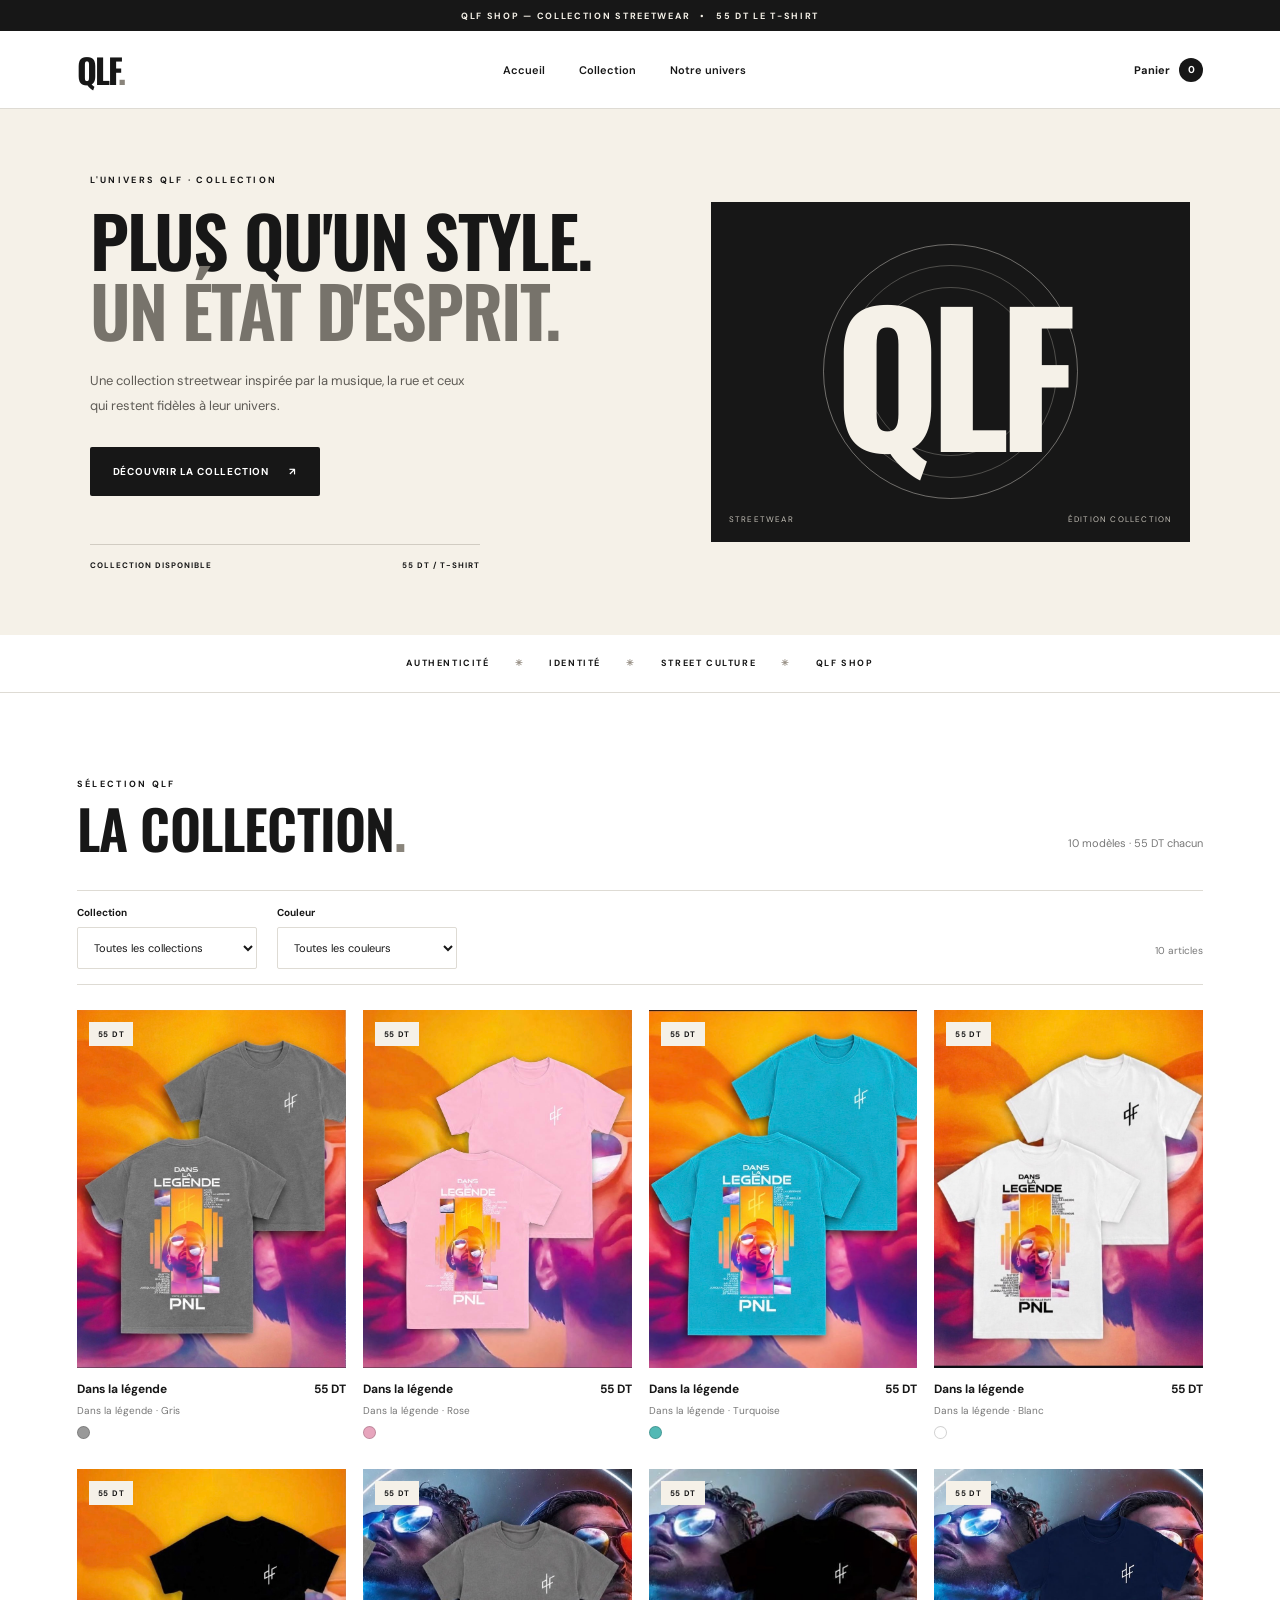
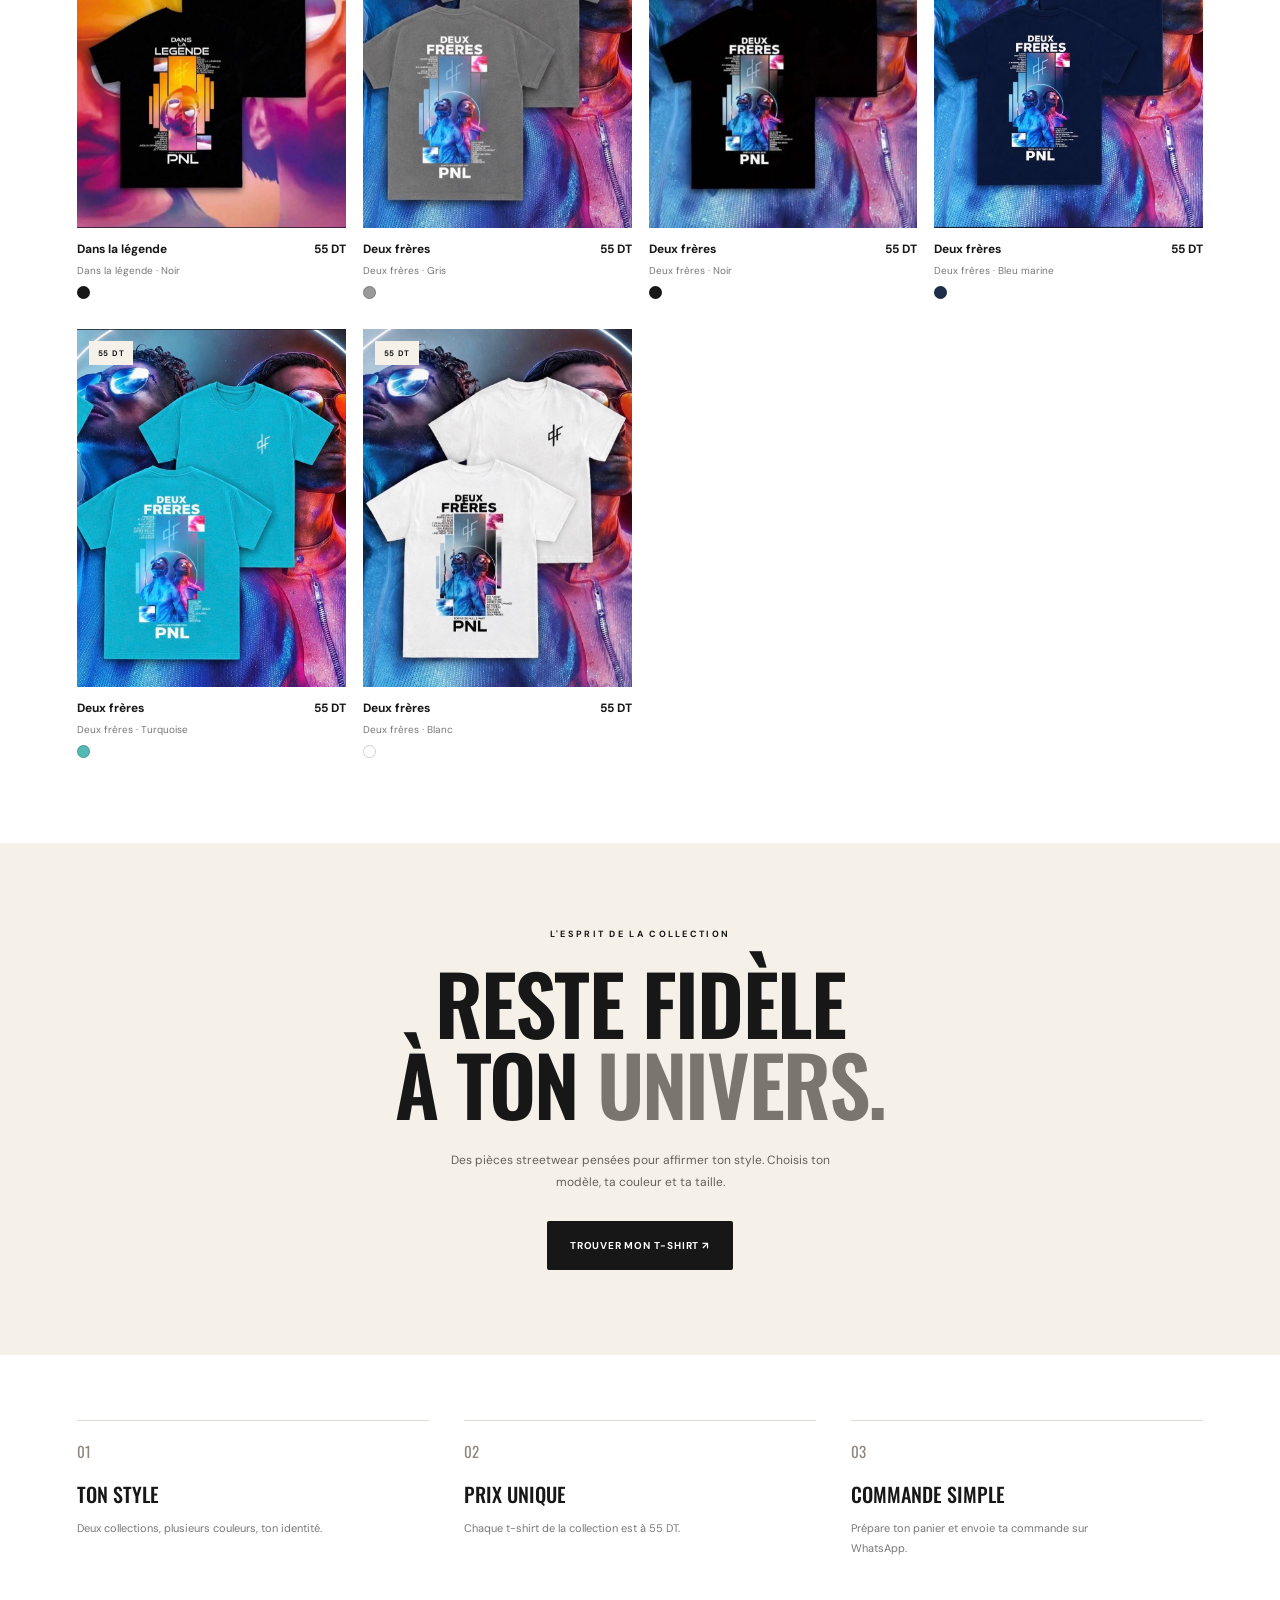
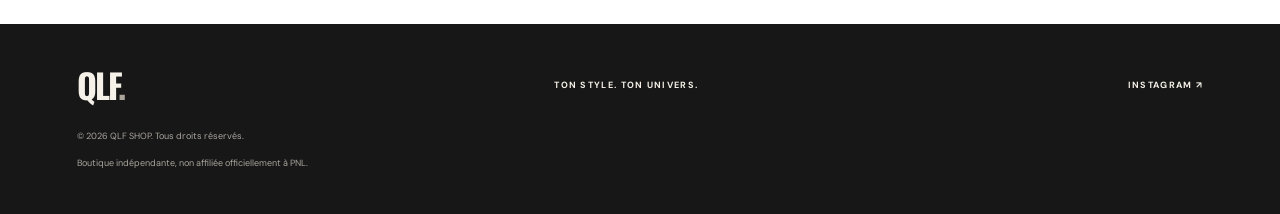
==== index.html @ 03a3eb3a "Add files via upload" ====
<!DOCTYPE html>
<html lang="fr">

<head>
    <meta charset="UTF-8">
    <meta name="viewport" content="width=device-width, initial-scale=1.0">
    <meta name="theme-color" content="#171717">
    <meta name="description" content="QLF SHOP — Collection streetwear. T-shirts à 55 DT.">
    <title>QLF SHOP — La boutique</title>
    <link rel="stylesheet" href="style.css">
    <script src="script.js" defer></script>
</head>

<body>
    <div class="announcement">
        QLF SHOP — COLLECTION STREETWEAR
        <span>•</span> 55 DT LE T-SHIRT
    </div>

    <header class="header">
        <a class="logo" href="#accueil" aria-label="QLF SHOP accueil">
            QLF<span>.</span>
        </a>

        <nav class="nav">
            <a href="#accueil">Accueil</a>
            <a href="#collection">Collection</a>
            <a href="#histoire">Notre univers</a>
        </nav>

        <button class="cart-trigger" id="open-cart" type="button">
            Panier <span id="cart-count">0</span>
        </button>
    </header>

    <main>
        <section class="hero" id="accueil">
            <div class="hero-content">
                <p class="eyebrow">L'UNIVERS QLF · COLLECTION</p>
                <h1>PLUS QU'UN STYLE.<br><span>UN ÉTAT D'ESPRIT.</span></h1>
                <p class="hero-description">
                    Une collection streetwear inspirée par la musique,
                    la rue et ceux qui restent fidèles à leur univers.
                </p>
                <a href="#collection" class="button button-light">
                    DÉCOUVRIR LA COLLECTION <span>↗</span>
                </a>
                <div class="hero-bottom">
                    <span>COLLECTION DISPONIBLE</span>
                    <span>55 DT / T-SHIRT</span>
                </div>
            </div>

            <div class="hero-art" aria-label="QLF, collection streetwear">
                <div class="hero-circle"></div>
                <div class="hero-word">QLF</div>
                <div class="hero-caption">
                    <span>STREETWEAR</span>
                    <span>ÉDITION COLLECTION</span>
                </div>
            </div>
        </section>

        <section class="intro-strip">
            <span>AUTHENTICITÉ</span>
            <span class="strip-star">✳</span>
            <span>IDENTITÉ</span>
            <span class="strip-star">✳</span>
            <span>STREET CULTURE</span>
            <span class="strip-star">✳</span>
            <span>QLF SHOP</span>
        </section>

        <section class="shop section" id="collection">
            <div class="section-heading">
                <div>
                    <p class="eyebrow">SÉLECTION QLF</p>
                    <h2>LA COLLECTION<span>.</span></h2>
                </div>
                <p class="section-note">10 modèles · 55 DT chacun</p>
            </div>

            <div class="filters">
                <div class="filter-group">
                    <label for="collection-filter">Collection</label>
                    <select id="collection-filter">
                        <option value="all">Toutes les collections</option>
                        <option value="dans-legende">Dans la légende</option>
                        <option value="deux-freres">Deux frères</option>
                    </select>
                </div>

                <div class="filter-group">
                    <label for="color-filter">Couleur</label>
                    <select id="color-filter">
                        <option value="all">Toutes les couleurs</option>
                        <option value="Gris">Gris</option>
                        <option value="Rose">Rose</option>
                        <option value="Turquoise">Turquoise</option>
                        <option value="Blanc">Blanc</option>
                        <option value="Noir">Noir</option>
                        <option value="Bleu marine">Bleu marine</option>
                    </select>
                </div>

                <span class="product-count" id="product-count">10 articles</span>
            </div>

            <div class="product-grid" id="product-grid">
                <!-- Les produits sont créés par script.js -->
            </div>
        </section>

        <section class="manifesto" id="histoire">
            <p class="eyebrow">L'ESPRIT DE LA COLLECTION</p>
            <h2>RESTE FIDÈLE<br>À TON <span>UNIVERS.</span></h2>
            <p>
                Des pièces streetwear pensées pour affirmer ton style.
                Choisis ton modèle, ta couleur et ta taille.
            </p>
            <a href="#collection" class="button button-dark">
                TROUVER MON T-SHIRT ↗
            </a>
        </section>

        <section class="info-grid">
            <article class="info-card">
                <span class="info-number">01</span>
                <h3>TON STYLE</h3>
                <p>Deux collections, plusieurs couleurs, ton identité.</p>
            </article>
            <article class="info-card">
                <span class="info-number">02</span>
                <h3>PRIX UNIQUE</h3>
                <p>Chaque t-shirt de la collection est à 55 DT.</p>
            </article>
            <article class="info-card">
                <span class="info-number">03</span>
                <h3>COMMANDE SIMPLE</h3>
                <p>Prépare ton panier et envoie ta commande sur WhatsApp.</p>
            </article>
        </section>
    </main>

    <footer class="footer">
        <a class="logo footer-logo" href="#accueil">QLF<span>.</span></a>
        <p>TON STYLE. TON UNIVERS.</p>
        <a href="https://www.instagram.com/qlf.shopp/" target="_blank" rel="noopener noreferrer">
            INSTAGRAM ↗
        </a>
        <small>© <span id="year"></span> QLF SHOP. Tous droits réservés.</small>
        <small class="disclaimer">
            Boutique indépendante, non affiliée officiellement à PNL.
        </small>
    </footer>

    <!-- Fenêtre des détails du produit -->
    <div class="modal-backdrop" id="product-modal" hidden>
        <section class="modal product-modal" role="dialog" aria-modal="true" aria-labelledby="modal-title">
            <button class="close-button" data-close="product-modal" type="button" aria-label="Fermer">×</button>

            <div class="modal-image-wrap">
                <img id="modal-image" src="" alt="">
            </div>

            <div class="modal-details">
                <p class="eyebrow" id="modal-collection"></p>
                <h2 id="modal-title"></h2>
                <p class="modal-price">55 DT</p>
                <p class="modal-color" id="modal-color"></p>

                <label for="modal-size">Choisis ta taille</label>
                <select id="modal-size">
                    <option value="">Sélectionner une taille</option>
                    <option value="XS">XS</option>
                    <option value="S">S</option>
                    <option value="M">M</option>
                    <option value="L">L</option>
                    <option value="XL">XL</option>
                </select>

                <label for="modal-quantity">Quantité</label>
                <input id="modal-quantity" type="number" min="1" max="20" value="1">

                <button class="button button-dark full-button" id="add-to-cart" type="button">
                    AJOUTER AU PANIER — 55 DT
                </button>
                <p class="form-message" id="product-message" aria-live="polite"></p>
            </div>
        </section>
    </div>

    <!-- Panier -->
    <div class="modal-backdrop" id="cart-modal" hidden>
        <section class="modal cart-modal" role="dialog" aria-modal="true" aria-labelledby="cart-title">
            <button class="close-button" data-close="cart-modal" type="button" aria-label="Fermer">×</button>

            <p class="eyebrow">TA SÉLECTION</p>
            <h2 id="cart-title">MON PANIER<span>.</span></h2>

            <div id="cart-items" class="cart-items"></div>

            <div class="cart-empty" id="cart-empty">
                Ton panier est vide pour le moment.
                <button class="text-button" id="continue-shopping" type="button">
                    Découvrir les t-shirts ↗
                </button>
            </div>

            <div class="cart-summary" id="cart-summary" hidden>
                <div class="summary-line">
                    <span>Nombre d'articles</span>
                    <span id="summary-quantity">0</span>
                </div>
                <div class="summary-line total-line">
                    <span>TOTAL</span>
                    <span id="summary-total">0 DT</span>
                </div>
                <p class="shipping-note">
                    Les frais de livraison seront à confirmer avec la boutique.
                </p>

                <label for="customer-name">Ton nom (facultatif)</label>
                <input id="customer-name" type="text" maxlength="80" placeholder="Nom et prénom">

                <label for="customer-address">Adresse de livraison</label>
                <textarea id="customer-address" rows="2" maxlength="300" placeholder="Adresse, ville..."></textarea>

                <label for="customer-note">Remarque (facultatif)</label>
                <textarea id="customer-note" rows="2" maxlength="300"
                    placeholder="Une précision sur ta commande..."></textarea>

                <button class="button button-dark full-button" id="checkout-whatsapp" type="button">
                    COMMANDER SUR WHATSAPP ↗
                </button>
                <p class="checkout-help">
                    WhatsApp s'ouvrira avec le récapitulatif de ta commande.
                    Tu pourras vérifier les détails avant de l'envoyer.
                </p>
            </div>
        </section>
    </div>

    <div id="toast" class="toast" role="status" aria-live="polite"></div>

</body>

</html>
---- style.css ----
@import url('https://fonts.googleapis.com/css2?family=DM+Sans:wght@400;500;600;700&family=Oswald:wght@400;500;600;700&display=swap');

:root {
    --black: #171717;
    --black-soft: #222222;
    --ivory: #f5f1e8;
    --white: #ffffff;
    --gray: #777777;
    --line: #dedbd4;
    --danger: #a52c2c;
    --radius: 2px;
    --max-width: 1440px;
}

* {
    box-sizing: border-box;
}

html {
    scroll-behavior: smooth;
    scroll-padding-top: 90px;
}

body {
    margin: 0;
    color: var(--black);
    background: var(--white);
    font-family: 'DM Sans', sans-serif;
    -webkit-font-smoothing: antialiased;
}

body.modal-open {
    overflow: hidden;
}

button,
input,
select,
textarea {
    font: inherit;
}

button,
a,
select {
    -webkit-tap-highlight-color: transparent;
}

button {
    cursor: pointer;
}

a {
    color: inherit;
    text-decoration: none;
}

button:focus-visible,
a:focus-visible,
input:focus-visible,
select:focus-visible,
textarea:focus-visible {
    outline: 2px solid #8d6d36;
    outline-offset: 3px;
}

[hidden] {
    display: none !important;
}

/* Bandeau supérieur */

.announcement {
    min-height: 31px;
    display: flex;
    justify-content: center;
    align-items: center;
    gap: 10px;
    padding: 8px 12px;
    background: var(--black);
    color: var(--ivory);
    text-align: center;
    font-size: 9px;
    font-weight: 700;
    letter-spacing: 1.7px;
}

/* Navigation */

.header {
    width: 100%;
    min-height: 78px;
    padding: 0 6%;
    display: flex;
    justify-content: space-between;
    align-items: center;
    gap: 25px;
    border-bottom: 1px solid var(--line);
    background: var(--white);
}

.logo {
    font-family: 'Oswald', sans-serif;
    font-size: 34px;
    font-weight: 700;
    letter-spacing: -1.8px;
    line-height: 1;
}

.logo span,
.section-heading h2 span,
.cart-modal h2 span {
    color: #89847b;
}

.nav {
    display: flex;
    align-items: center;
    gap: 34px;
}

.nav a {
    font-size: 11px;
    font-weight: 600;
    transition: opacity .2s;
}

.nav a:hover,
.footer a:hover {
    opacity: .6;
}

.cart-trigger {
    display: flex;
    align-items: center;
    gap: 9px;
    padding: 10px 0 10px 10px;
    border: 0;
    background: transparent;
    color: var(--black);
    font-size: 11px;
    font-weight: 700;
}

#cart-count {
    min-width: 24px;
    height: 24px;
    display: grid;
    place-items: center;
    border-radius: 50%;
    background: var(--black);
    color: var(--white);
    font-size: 10px;
}

/* Hero */

.hero {
    max-width: var(--max-width);
    min-height: 520px;
    margin: auto;
    padding: 65px 7%;
    display: grid;
    grid-template-columns: 1.1fr .9fr;
    align-items: center;
    gap: 35px;
    background: var(--ivory);
    overflow: hidden;
}

.hero-content {
    position: relative;
    z-index: 1;
}

.eyebrow {
    margin: 0 0 19px;
    font-size: 9px;
    font-weight: 700;
    letter-spacing: 2.3px;
}

.hero h1,
.manifesto h2 {
    margin: 0;
    font-family: 'Oswald', sans-serif;
    font-size: clamp(42px, 5.5vw, 78px);
    line-height: .99;
    letter-spacing: -1.8px;
    font-weight: 600;
}

.hero h1 span {
    color: #77736b;
}

.hero-description {
    max-width: 385px;
    margin: 25px 0 28px;
    color: #5e5b55;
    font-size: 13px;
    line-height: 1.9;
}

.button {
    min-height: 49px;
    padding: 0 22px;
    display: inline-flex;
    justify-content: center;
    align-items: center;
    gap: 20px;
    border: 1px solid transparent;
    border-radius: var(--radius);
    font-size: 10px;
    font-weight: 700;
    letter-spacing: .8px;
    transition: background .2s, color .2s, transform .2s;
}

.button:hover {
    transform: translateY(-2px);
}

.button-light {
    background: var(--black);
    color: var(--white);
}

.button-light:hover {
    background: #373737;
}

.button-dark {
    background: var(--black);
    color: var(--white);
}

.button-dark:hover {
    background: #393939;
}

.hero-bottom {
    max-width: 390px;
    margin-top: 48px;
    padding-top: 15px;
    display: flex;
    justify-content: space-between;
    gap: 10px;
    border-top: 1px solid #d1ccc2;
    font-size: 8px;
    font-weight: 700;
    letter-spacing: 1px;
}

.hero-art {
    min-height: 340px;
    position: relative;
    display: grid;
    place-items: center;
    overflow: hidden;
    background: var(--black);
    color: var(--ivory);
}

.hero-circle {
    width: 255px;
    height: 255px;
    position: absolute;
    border: 1px solid rgba(245, 241, 232, .4);
    border-radius: 50%;
    animation: rotateCircle 25s linear infinite;
}

.hero-circle::before,
.hero-circle::after {
    content: "";
    position: absolute;
    inset: 20px;
    border: 1px solid rgba(245, 241, 232, .25);
    border-radius: 50%;
}

.hero-circle::after {
    inset: 42px;
}

.hero-word {
    z-index: 1;
    font-family: 'Oswald', sans-serif;
    font-size: clamp(100px, 14vw, 190px);
    font-weight: 700;
    letter-spacing: -10px;
    line-height: 1;
}

.hero-caption {
    position: absolute;
    right: 18px;
    bottom: 18px;
    left: 18px;
    display: flex;
    justify-content: space-between;
    gap: 8px;
    color: #c4c0b7;
    font-size: 8px;
    letter-spacing: 1.2px;
}

@keyframes rotateCircle {
    to {
        transform: rotate(360deg);
    }
}

/* Bandeau de mots */

.intro-strip {
    min-height: 58px;
    display: flex;
    justify-content: center;
    align-items: center;
    flex-wrap: wrap;
    gap: 25px;
    padding: 16px;
    border-bottom: 1px solid var(--line);
    font-size: 9px;
    font-weight: 700;
    letter-spacing: 1.6px;
}

.strip-star {
    color: #999187;
}

/* Boutique */

.section {
    max-width: var(--max-width);
    margin: auto;
    padding: 85px 6%;
}

.section-heading {
    display: flex;
    justify-content: space-between;
    align-items: end;
    gap: 20px;
}

.section-heading .eyebrow {
    margin-bottom: 11px;
}

.section-heading h2,
.cart-modal h2 {
    margin: 0;
    font-family: 'Oswald', sans-serif;
    font-size: clamp(35px, 5vw, 54px);
    font-weight: 600;
    letter-spacing: -.8px;
    line-height: 1;
}

.section-note {
    margin: 0 0 5px;
    color: var(--gray);
    font-size: 11px;
}

.filters {
    margin: 35px 0 25px;
    padding: 15px 0;
    display: flex;
    align-items: end;
    gap: 20px;
    border-top: 1px solid var(--line);
    border-bottom: 1px solid var(--line);
}

.filter-group {
    min-width: 180px;
    display: flex;
    flex-direction: column;
    gap: 8px;
}

.filter-group label,
.modal-details label,
.cart-summary label {
    font-size: 10px;
    font-weight: 700;
}

.filter-group select,
.modal-details select,
.modal-details input,
.cart-summary input,
.cart-summary textarea {
    width: 100%;
    min-height: 42px;
    padding: 10px 12px;
    border: 1px solid var(--line);
    border-radius: var(--radius);
    background: var(--white);
    color: var(--black);
    font-size: 11px;
}

.product-count {
    margin-left: auto;
    padding-bottom: 12px;
    color: var(--gray);
    font-size: 10px;
}

.product-grid {
    display: grid;
    grid-template-columns: repeat(4, minmax(0, 1fr));
    gap: 30px 17px;
}

.product-card {
    min-width: 0;
    animation: fadeIn .3s ease both;
}

@keyframes fadeIn {
    from {
        opacity: 0;
        transform: translateY(7px);
    }

    to {
        opacity: 1;
        transform: translateY(0);
    }
}

.product-image {
    position: relative;
    aspect-ratio: 3 / 4;
    overflow: hidden;
    background: #f0eee9;
}

.product-image img {
    width: 100%;
    height: 100%;
    display: block;
    object-fit: cover;
    transition: transform .5s;
}

.product-card:hover .product-image img {
    transform: scale(1.035);
}

.product-badge {
    position: absolute;
    top: 12px;
    left: 12px;
    padding: 7px 9px;
    background: var(--ivory);
    color: var(--black);
    font-size: 8px;
    font-weight: 700;
    letter-spacing: .7px;
}

.quick-add {
    position: absolute;
    right: 10px;
    bottom: 10px;
    left: 10px;
    min-height: 42px;
    border: 0;
    background: var(--black);
    color: var(--white);
    font-size: 10px;
    font-weight: 700;
    letter-spacing: .5px;
    opacity: 0;
    transform: translateY(5px);
    transition: opacity .2s, transform .2s;
}

.product-card:hover .quick-add,
.quick-add:focus-visible {
    opacity: 1;
    transform: translateY(0);
}

.product-info {
    padding-top: 13px;
}

.product-topline {
    display: flex;
    justify-content: space-between;
    align-items: start;
    gap: 10px;
}

.product-name {
    margin: 0;
    font-size: 12px;
    font-weight: 700;
}

.product-price {
    white-space: nowrap;
    font-size: 12px;
    font-weight: 700;
}

.product-collection {
    margin: 7px 0 9px;
    color: var(--gray);
    font-size: 10px;
}

.product-colors {
    display: flex;
    align-items: center;
    gap: 6px;
}

.color-dot {
    width: 13px;
    height: 13px;
    display: inline-block;
    border: 1px solid rgba(0, 0, 0, .18);
    border-radius: 50%;
}

.no-products {
    grid-column: 1 / -1;
    padding: 60px 20px;
    color: var(--gray);
    text-align: center;
    font-size: 13px;
}

/* Manifeste */

.manifesto {
    padding: 85px 20px;
    display: flex;
    flex-direction: column;
    align-items: center;
    text-align: center;
    background: var(--ivory);
}

.manifesto .eyebrow {
    margin-bottom: 22px;
}

.manifesto h2 {
    font-size: clamp(45px, 7vw, 82px);
}

.manifesto h2 span {
    color: #7b766d;
}

.manifesto>p:not(.eyebrow) {
    max-width: 420px;
    margin: 24px 0;
    color: #666158;
    font-size: 12px;
    line-height: 1.9;
}

.manifesto .button {
    margin-top: 3px;
}

/* Cartes d'informations */

.info-grid {
    max-width: var(--max-width);
    margin: auto;
    padding: 65px 6%;
    display: grid;
    grid-template-columns: repeat(3, 1fr);
    gap: 35px;
}

.info-card {
    padding-top: 19px;
    border-top: 1px solid var(--line);
}

.info-number {
    font-family: 'Oswald', sans-serif;
    color: #8d877d;
    font-size: 15px;
}

.info-card h3 {
    margin: 16px 0 10px;
    font-family: 'Oswald', sans-serif;
    font-size: 20px;
    font-weight: 500;
}

.info-card p {
    max-width: 280px;
    margin: 0;
    color: var(--gray);
    font-size: 11px;
    line-height: 1.8;
}

/* Footer */

.footer {
    min-height: 190px;
    padding: 40px 6%;
    display: flex;
    flex-wrap: wrap;
    justify-content: space-between;
    align-items: center;
    gap: 18px;
    background: var(--black);
    color: var(--ivory);
}

.footer-logo span {
    color: #aaa49a;
}

.footer>p,
.footer>a:not(.logo) {
    font-size: 9px;
    font-weight: 700;
    letter-spacing: 1.3px;
}

.footer small {
    width: 100%;
    color: #aaa69e;
    font-size: 9px;
}

.footer .disclaimer {
    margin-top: -12px;
}

/* Modales */

.modal-backdrop {
    position: fixed;
    z-index: 1000;
    inset: 0;
    padding: 20px;
    display: grid;
    place-items: center;
    overflow-y: auto;
    background: rgba(0, 0, 0, .68);
    backdrop-filter: blur(3px);
}

.modal {
    width: min(100%, 850px);
    max-height: calc(100dvh - 40px);
    position: relative;
    overflow-y: auto;
    background: var(--white);
    animation: modalIn .2s ease both;
}

@keyframes modalIn {
    from {
        opacity: 0;
        transform: translateY(10px);
    }

    to {
        opacity: 1;
        transform: translateY(0);
    }
}

.close-button {
    width: 37px;
    height: 37px;
    position: absolute;
    z-index: 3;
    top: 12px;
    right: 12px;
    display: grid;
    place-items: center;
    border: 1px solid var(--line);
    border-radius: 50%;
    background: var(--white);
    color: var(--black);
    font-size: 24px;
    line-height: 1;
}

.product-modal {
    display: grid;
    grid-template-columns: 1fr 1fr;
}

.modal-image-wrap {
    min-height: 430px;
    background: #f0eee9;
}

.modal-image-wrap img {
    width: 100%;
    height: 100%;
    min-height: 430px;
    display: block;
    object-fit: contain;
}

.modal-details {
    padding: 55px 32px 35px;
    display: flex;
    flex-direction: column;
    align-items: stretch;
    gap: 11px;
}

.modal-details .eyebrow {
    margin: 0;
    color: var(--gray);
}

.modal-details h2 {
    margin: 0;
    font-family: 'Oswald', sans-serif;
    font-size: 32px;
    font-weight: 600;
}

.modal-price {
    margin: 0;
    font-size: 16px;
    font-weight: 700;
}

.modal-color {
    margin: 0 0 10px;
    color: var(--gray);
    font-size: 11px;
}

.modal-details label {
    margin-top: 5px;
}

.modal-details input[type="number"] {
    max-width: 100%;
}

.full-button {
    width: 100%;
    margin-top: 12px;
}

.form-message {
    min-height: 16px;
    margin: 0;
    color: #35633a;
    font-size: 11px;
}

/* Panier */

.cart-modal {
    width: min(100%, 600px);
    padding: 35px;
}

.cart-modal>.eyebrow {
    margin-bottom: 12px;
}

.cart-items {
    margin-top: 25px;
}

.cart-row {
    padding: 14px 0;
    display: grid;
    grid-template-columns: 70px minmax(0, 1fr) auto;
    align-items: center;
    gap: 13px;
    border-bottom: 1px solid var(--line);
}

.cart-row img {
    width: 70px;
    height: 85px;
    object-fit: cover;
    background: #f0eee9;
}

.cart-item-title {
    margin: 0 0 5px;
    font-size: 12px;
    font-weight: 700;
}

.cart-item-detail {
    margin: 0 0 7px;
    color: var(--gray);
    font-size: 10px;
    line-height: 1.7;
}

.quantity-control {
    display: inline-flex;
    align-items: center;
    border: 1px solid var(--line);
}

.quantity-control button {
    width: 29px;
    height: 28px;
    border: 0;
    background: var(--white);
    font-size: 15px;
}

.quantity-control span {
    min-width: 25px;
    text-align: center;
    font-size: 11px;
}

.cart-item-right {
    display: flex;
    flex-direction: column;
    align-items: end;
    gap: 10px;
}

.cart-item-total {
    white-space: nowrap;
    font-size: 11px;
    font-weight: 700;
}

.remove-item {
    padding: 3px 0;
    border: 0;
    background: transparent;
    color: var(--danger);
    font-size: 10px;
    text-decoration: underline;
}

.cart-empty {
    padding: 35px 0;
    color: var(--gray);
    font-size: 12px;
}

.text-button {
    display: block;
    margin-top: 14px;
    padding: 0;
    border: 0;
    background: transparent;
    color: var(--black);
    font-size: 11px;
    font-weight: 700;
    text-decoration: underline;
}

.cart-summary {
    margin-top: 22px;
    padding-top: 20px;
    border-top: 1px solid var(--line);
}

.summary-line {
    margin: 10px 0;
    display: flex;
    justify-content: space-between;
    gap: 15px;
    font-size: 11px;
}

.total-line {
    margin: 18px 0;
    font-size: 18px;
    font-weight: 700;
}

.shipping-note,
.checkout-help {
    color: var(--gray);
    font-size: 10px;
    line-height: 1.8;
}

.cart-summary label {
    display: block;
    margin: 16px 0 7px;
}

.cart-summary textarea {
    resize: vertical;
}

.checkout-help {
    margin-bottom: 0;
}

/* Notification */

.toast {
    position: fixed;
    z-index: 2000;
    right: 20px;
    bottom: 20px;
    max-width: calc(100% - 40px);
    padding: 15px 20px;
    background: var(--black);
    color: var(--white);
    font-size: 11px;
    line-height: 1.6;
    box-shadow: 0 5px 25px rgba(0, 0, 0, .18);
    opacity: 0;
    pointer-events: none;
    transform: translateY(10px);
    transition: opacity .2s, transform .2s;
}

.toast.visible {
    opacity: 1;
    transform: translateY(0);
}

/* Responsive */

@media (max-width: 1000px) {
    .hero {
        min-height: 440px;
        padding: 50px 5%;
    }

    .hero-art {
        min-height: 300px;
    }

    .product-grid {
        grid-template-columns: repeat(3, minmax(0, 1fr));
    }

    .section {
        padding-right: 5%;
        padding-left: 5%;
    }

    .quick-add {
        opacity: 1;
        transform: none;
    }
}

@media (max-width: 650px) {
    .announcement {
        font-size: 8px;
        letter-spacing: 1px;
    }

    .header {
        min-height: 68px;
        padding: 0 5%;
    }

    .logo {
        font-size: 30px;
    }

    .nav {
        gap: 14px;
    }

    .nav a {
        font-size: 10px;
    }

    .nav a:nth-child(3) {
        display: none;
    }

    .cart-trigger {
        gap: 6px;
        font-size: 10px;
    }

    .hero {
        padding: 50px 6% 28px;
        grid-template-columns: 1fr;
        gap: 32px;
    }

    .hero h1 {
        font-size: clamp(43px, 11vw, 67px);
    }

    .hero-description {
        font-size: 12px;
    }

    .hero-bottom {
        margin-top: 30px;
    }

    .hero-art {
        min-height: 260px;
    }

    .hero-word {
        font-size: 145px;
    }

    .hero-circle {
        width: 210px;
        height: 210px;
    }

    .intro-strip {
        gap: 12px;
        font-size: 8px;
        letter-spacing: .8px;
    }

    .section {
        padding: 55px 5%;
    }

    .section-heading {
        align-items: start;
        flex-direction: column;
        gap: 12px;
    }

    .section-heading h2 {
        font-size: 42px;
    }

    .filters {
        align-items: stretch;
        flex-wrap: wrap;
        gap: 13px;
    }

    .filter-group {
        min-width: 0;
        flex: 1 1 140px;
    }

    .product-count {
        width: 100%;
        margin: 0;
        padding: 0;
    }

    .product-grid {
        grid-template-columns: repeat(2, minmax(0, 1fr));
        gap: 24px 12px;
    }

    .product-badge {
        top: 7px;
        left: 7px;
        padding: 6px;
        font-size: 7px;
    }

    .quick-add {
        right: 6px;
        bottom: 6px;
        left: 6px;
        min-height: 38px;
        font-size: 9px;
    }

    .product-name,
    .product-price {
        font-size: 11px;
    }

    .product-collection {
        font-size: 9px;
    }

    .manifesto {
        padding: 65px 20px;
    }

    .manifesto h2 {
        font-size: 53px;
    }

    .info-grid {
        padding: 45px 6%;
        grid-template-columns: 1fr;
        gap: 25px;
    }

    .info-card p {
        max-width: 100%;
    }

    .footer {
        padding: 35px 6%;
        gap: 20px;
    }

    .footer>p {
        display: none;
    }

    .footer small {
        line-height: 1.7;
    }

    .modal-backdrop {
        padding: 10px;
    }

    .product-modal {
        grid-template-columns: 1fr;
    }

    .modal-image-wrap {
        min-height: 0;
        height: 250px;
    }

    .modal-image-wrap img {
        min-height: 0;
        height: 250px;
    }

    .modal-details {
        padding: 25px 22px;
        gap: 10px;
    }

    .modal-details h2 {
        font-size: 27px;
    }

    .cart-modal {
        padding: 28px 18px;
    }

    .cart-row {
        grid-template-columns: 58px minmax(0, 1fr) auto;
        gap: 9px;
    }

    .cart-row img {
        width: 58px;
        height: 72px;
    }

    .cart-item-title {
        font-size: 11px;
    }

    .cart-item-detail {
        font-size: 9px;
    }

    .cart-item-total {
        font-size: 10px;
    }

    .quantity-control button {
        width: 24px;
    }

    .quantity-control span {
        min-width: 20px;
    }
}

@media (hover: none) {
    .quick-add {
        opacity: 1;
        transform: none;
    }
}

@media (prefers-reduced-motion: reduce) {

    *,
    *::before,
    *::after {
        scroll-behavior: auto !important;
        animation-duration: .01ms !important;
        animation-iteration-count: 1 !important;
        transition-duration: .01ms !important;
    }
}
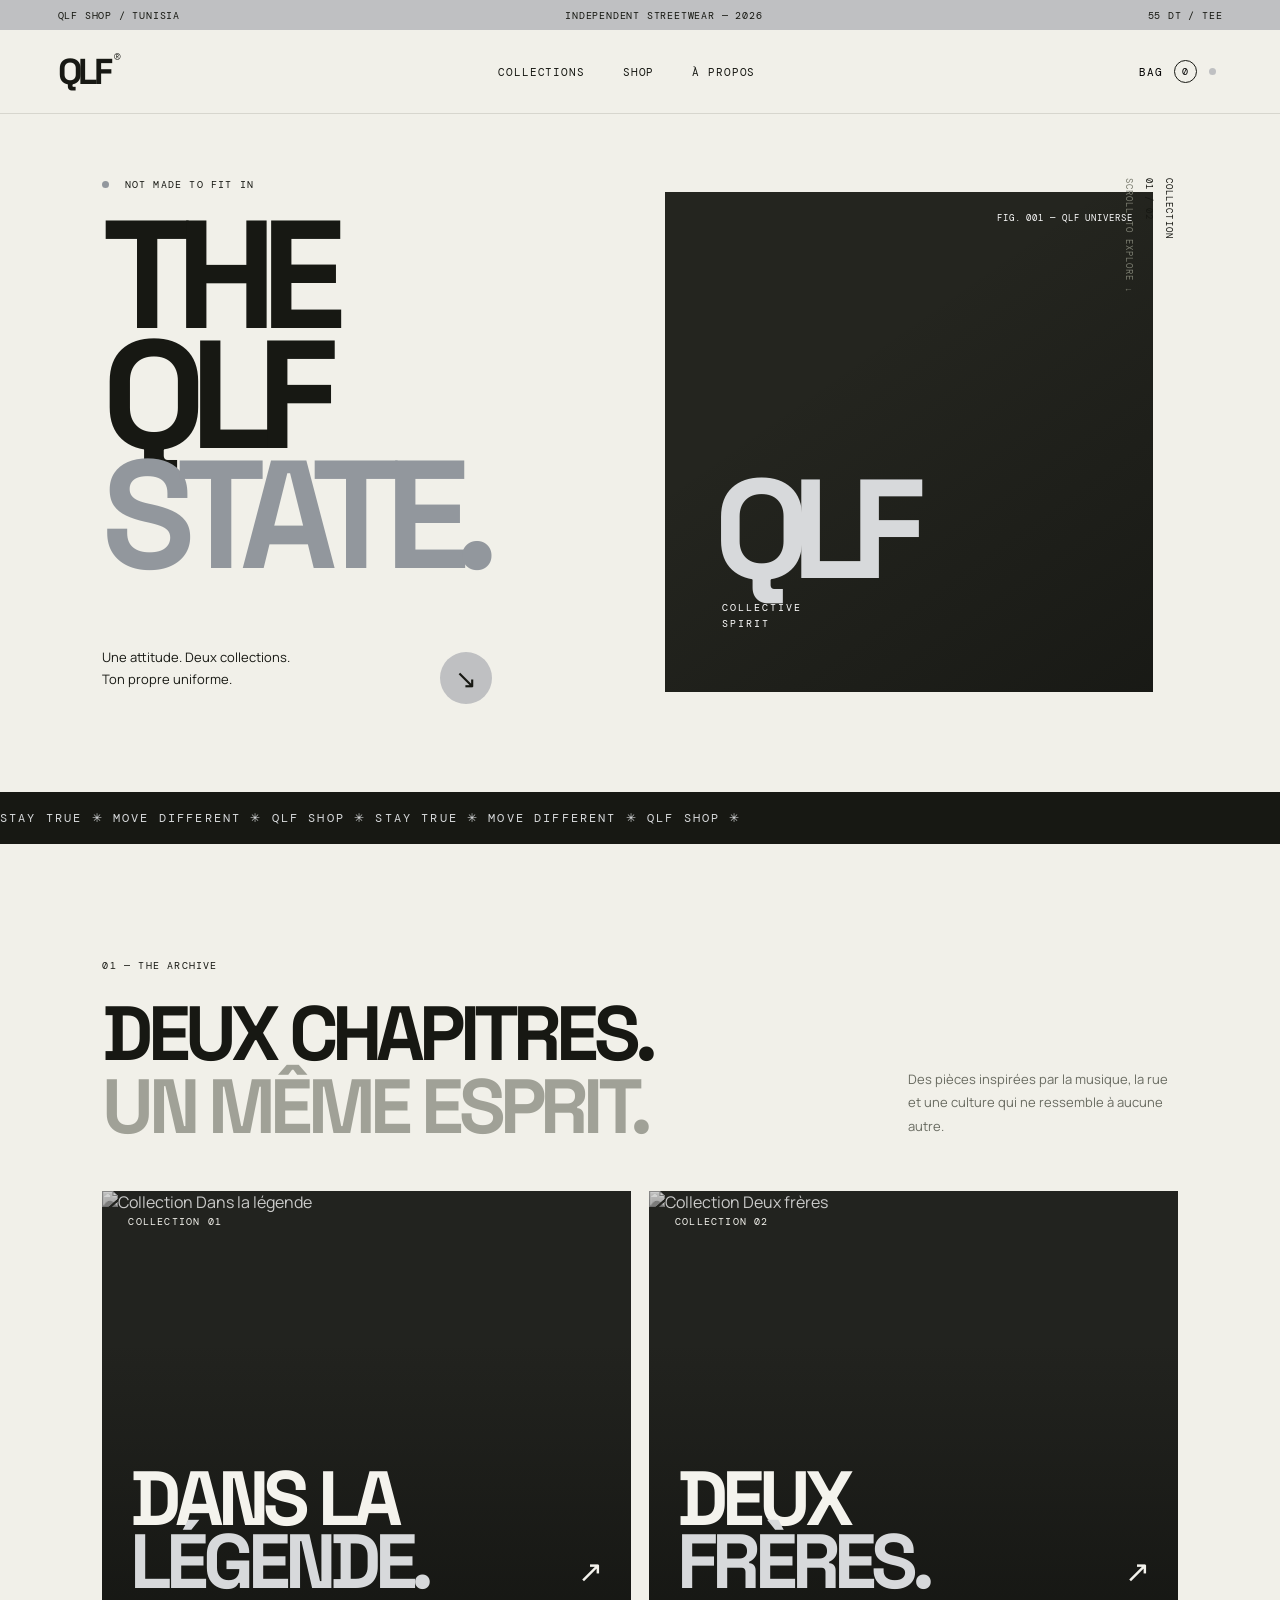
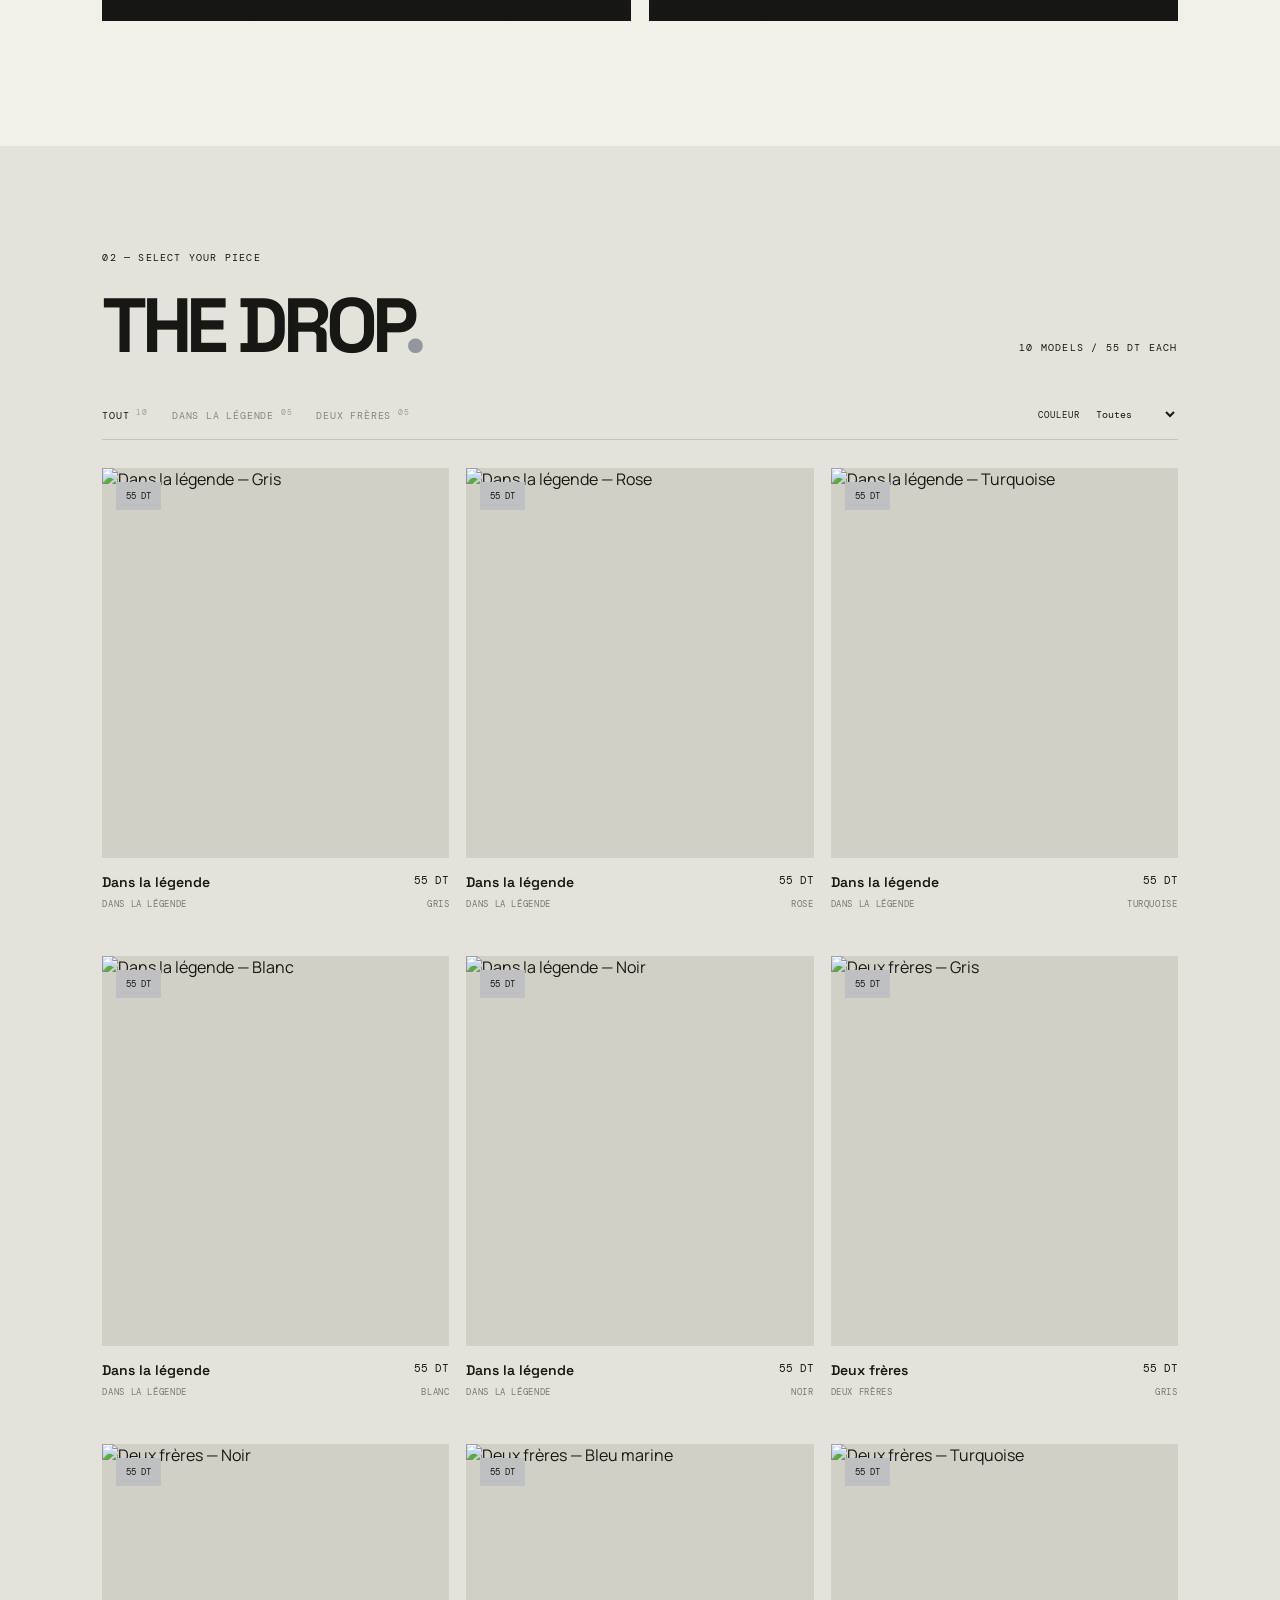
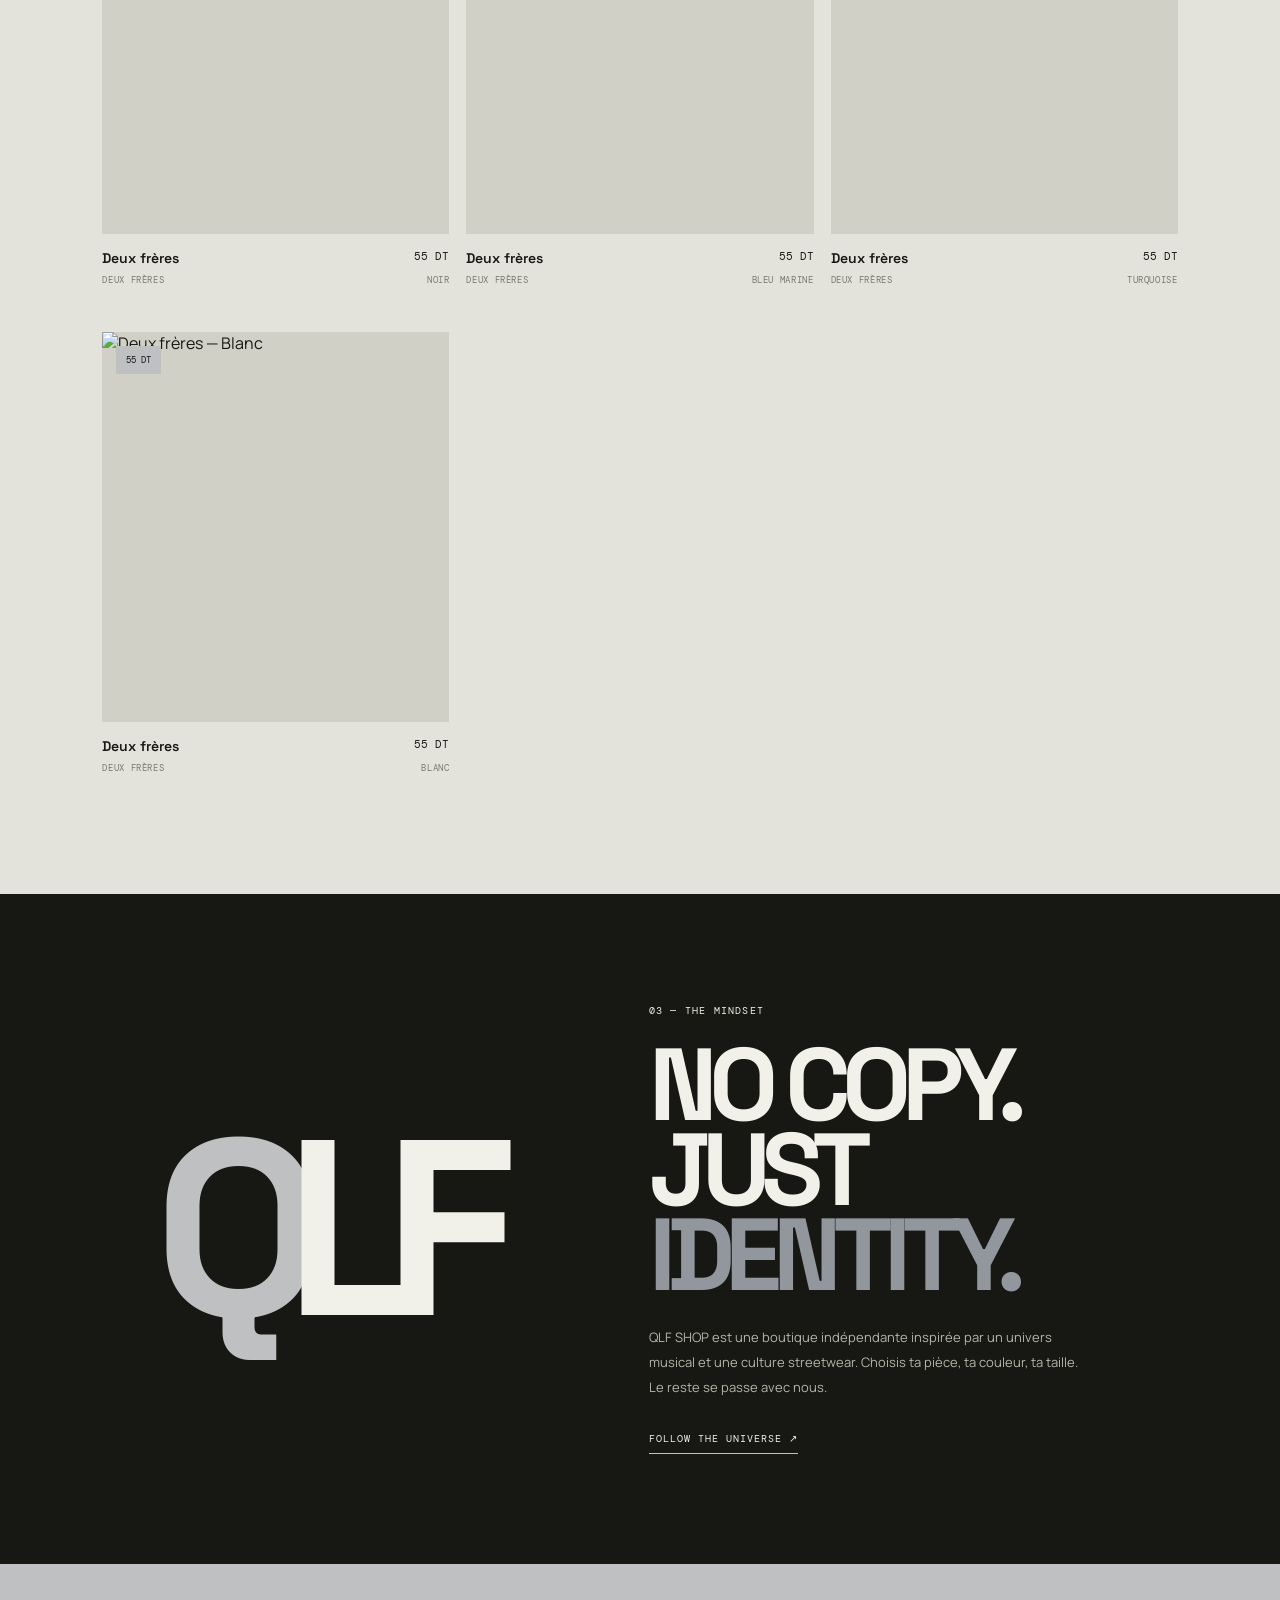
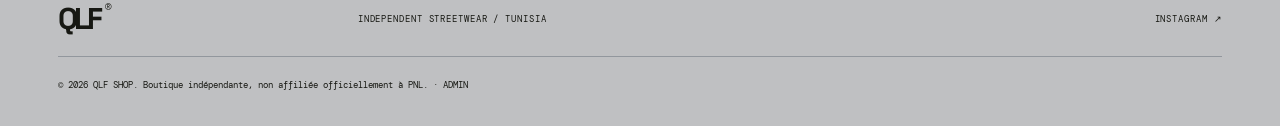
==== commit a2ac0c74: "Add files via upload" ====
--- a/index.html
+++ b/index.html
@@ -1,248 +1,118 @@
-<!DOCTYPE html>
+<!doctype html>
 <html lang="fr">
+<head>
+  <meta charset="utf-8">
+  <meta name="viewport" content="width=device-width,initial-scale=1">
+  <meta name="theme-color" content="#11120f">
+  <meta name="description" content="QLF SHOP — Pièces streetwear. Deux collections, dix modèles.">
+  <title>QLF SHOP — Independent Streetwear</title>
+  <link rel="preconnect" href="https://fonts.googleapis.com">
+  <link rel="preconnect" href="https://fonts.gstatic.com" crossorigin>
+  <link href="https://fonts.googleapis.com/css2?family=DM+Mono:wght@400;500&family=Manrope:wght@400;500;600;700;800&family=Space+Grotesk:wght@500;600;700&display=swap" rel="stylesheet">
+  <link rel="stylesheet" href="style.css">
+  <script src="https://cdn.jsdelivr.net/npm/@supabase/supabase-js@2"></script>
+  <script src="backend-config.js" defer></script>
+  <script src="script.js" defer></script>
+</head>
+<body>
+  <div class="topline"><span>QLF SHOP / TUNISIA</span><span>INDEPENDENT STREETWEAR — 2026</span><span>55 DT / TEE</span></div>
+  <header class="site-header">
+    <a class="wordmark" href="#top" aria-label="QLF Shop accueil">QLF<span>®</span></a>
+    <nav aria-label="Navigation principale">
+      <a href="#collections">COLLECTIONS</a><a href="#shop">SHOP</a><a href="#about">À PROPOS</a>
+    </nav>
+    <button class="bag-button" id="open-bag" aria-label="Ouvrir le panier">BAG <span id="bag-count">0</span><i></i></button>
+  </header>
 
-<head>
-    <meta charset="UTF-8">
-    <meta name="viewport" content="width=device-width, initial-scale=1.0">
-    <meta name="theme-color" content="#171717">
-    <meta name="description" content="QLF SHOP — Collection streetwear. T-shirts à 55 DT.">
-    <title>QLF SHOP — La boutique</title>
-    <link rel="stylesheet" href="style.css">
-    <script src="script.js" defer></script>
-</head>
+  <main id="top">
+    <section class="hero">
+      <div class="hero-copy">
+        <p class="kicker"><b></b> NOT MADE TO FIT IN</p>
+        <h1>THE<br>QLF<br><em>STATE.</em></h1>
+        <div class="hero-foot">
+          <p>Une attitude. Deux collections.<br>Ton propre uniforme.</p>
+          <a class="round-link" href="#shop" aria-label="Découvrir les produits">↘</a>
+        </div>
+      </div>
+      <div class="hero-visual">
+        <div class="hero-frame">
+          <img src="https://raw.githubusercontent.com/mezen-hub/qlfshop/main/qlf.jpeg" alt="Visuel QLF Shop" onerror="this.style.display='none'">
+          <div class="hero-stamp">QLF<br><small>COLLECTIVE<br>SPIRIT</small></div>
+          <span class="visual-index">FIG. 001 — QLF UNIVERSE</span>
+        </div>
+        <div class="side-note">COLLECTION<br>01 / 02<br><span>SCROLL TO EXPLORE ↓</span></div>
+      </div>
+    </section>
 
-<body>
-    <div class="announcement">
-        QLF SHOP — COLLECTION STREETWEAR
-        <span>•</span> 55 DT LE T-SHIRT
-    </div>
+    <div class="ticker" aria-label="QLF Shop"><div>STAY TRUE ✳ MOVE DIFFERENT ✳ QLF SHOP ✳ STAY TRUE ✳ MOVE DIFFERENT ✳ QLF SHOP ✳</div></div>
 
-    <header class="header">
-        <a class="logo" href="#accueil" aria-label="QLF SHOP accueil">
-            QLF<span>.</span>
-        </a>
+    <section class="collection-intro" id="collections">
+      <div><p class="kicker">01 — THE ARCHIVE</p><h2>DEUX CHAPITRES.<br><span>UN MÊME ESPRIT.</span></h2></div>
+      <p class="intro-note">Des pièces inspirées par la musique, la rue et une culture qui ne ressemble à aucune autre.</p>
+    </section>
 
-        <nav class="nav">
-            <a href="#accueil">Accueil</a>
-            <a href="#collection">Collection</a>
-            <a href="#histoire">Notre univers</a>
-        </nav>
+    <section class="collection-panels">
+      <a href="#shop" class="collection-panel panel-one" data-jump="dans-legende">
+        <img src="https://raw.githubusercontent.com/mezen-hub/qlfshop/main/dans-legende-noir.jpg" alt="Collection Dans la légende" loading="lazy">
+        <span class="panel-number">COLLECTION 01</span><span class="panel-title">DANS LA<br><i>LÉGENDE.</i></span><span class="panel-arrow">↗</span>
+      </a>
+      <a href="#shop" class="collection-panel panel-two" data-jump="deux-freres">
+        <img src="https://raw.githubusercontent.com/mezen-hub/qlfshop/main/deux-freres-noir.jpg" alt="Collection Deux frères" loading="lazy">
+        <span class="panel-number">COLLECTION 02</span><span class="panel-title">DEUX<br><i>FRÈRES.</i></span><span class="panel-arrow">↗</span>
+      </a>
+    </section>
 
-        <button class="cart-trigger" id="open-cart" type="button">
-            Panier <span id="cart-count">0</span>
-        </button>
-    </header>
+    <section class="shop-section" id="shop">
+      <div class="shop-heading"><div><p class="kicker">02 — SELECT YOUR PIECE</p><h2>THE DROP<span>.</span></h2></div><p>10 MODELS / 55 DT EACH</p></div>
+      <div class="shop-tools">
+        <div class="filter-tabs" role="group" aria-label="Filtrer les collections">
+          <button class="filter active" data-filter="all">TOUT <sup>10</sup></button>
+          <button class="filter" data-filter="dans-legende">DANS LA LÉGENDE <sup>05</sup></button>
+          <button class="filter" data-filter="deux-freres">DEUX FRÈRES <sup>05</sup></button>
+        </div>
+        <label class="color-filter">COULEUR
+          <select id="color-filter"><option value="all">Toutes</option><option>Gris</option><option>Rose</option><option>Turquoise</option><option>Blanc</option><option>Noir</option><option>Bleu marine</option></select>
+        </label>
+      </div>
+      <div class="product-grid" id="product-grid"></div>
+    </section>
 
-    <main>
-        <section class="hero" id="accueil">
-            <div class="hero-content">
-                <p class="eyebrow">L'UNIVERS QLF · COLLECTION</p>
-                <h1>PLUS QU'UN STYLE.<br><span>UN ÉTAT D'ESPRIT.</span></h1>
-                <p class="hero-description">
-                    Une collection streetwear inspirée par la musique,
-                    la rue et ceux qui restent fidèles à leur univers.
-                </p>
-                <a href="#collection" class="button button-light">
-                    DÉCOUVRIR LA COLLECTION <span>↗</span>
-                </a>
-                <div class="hero-bottom">
-                    <span>COLLECTION DISPONIBLE</span>
-                    <span>55 DT / T-SHIRT</span>
-                </div>
-            </div>
+    <section class="manifesto" id="about">
+      <div class="manifesto-mark">Q<span>LF</span></div>
+      <div><p class="kicker">03 — THE MINDSET</p><h2>NO COPY.<br>JUST <em>IDENTITY.</em></h2><p>QLF SHOP est une boutique indépendante inspirée par un univers musical et une culture streetwear. Choisis ta pièce, ta couleur, ta taille. Le reste se passe avec nous.</p><a href="https://www.instagram.com/qlf.shopp/" target="_blank" rel="noopener">FOLLOW THE UNIVERSE ↗</a></div>
+    </section>
+  </main>
 
-            <div class="hero-art" aria-label="QLF, collection streetwear">
-                <div class="hero-circle"></div>
-                <div class="hero-word">QLF</div>
-                <div class="hero-caption">
-                    <span>STREETWEAR</span>
-                    <span>ÉDITION COLLECTION</span>
-                </div>
-            </div>
-        </section>
+  <footer><a class="wordmark" href="#top">QLF<span>®</span></a><span>INDEPENDENT STREETWEAR / TUNISIA</span><a href="https://www.instagram.com/qlf.shopp/" target="_blank" rel="noopener">INSTAGRAM ↗</a><small>© <span id="year"></span> QLF SHOP. Boutique indépendante, non affiliée officiellement à PNL. · <a href="admin.html">ADMIN</a></small></footer>
 
-        <section class="intro-strip">
-            <span>AUTHENTICITÉ</span>
-            <span class="strip-star">✳</span>
-            <span>IDENTITÉ</span>
-            <span class="strip-star">✳</span>
-            <span>STREET CULTURE</span>
-            <span class="strip-star">✳</span>
-            <span>QLF SHOP</span>
-        </section>
+  <div class="overlay" id="product-overlay" hidden>
+    <section class="product-dialog" role="dialog" aria-modal="true" aria-labelledby="dialog-title">
+      <button class="close" data-close="product-overlay" aria-label="Fermer">×</button>
+      <div class="dialog-image"><img id="dialog-image" src="" alt=""></div>
+      <div class="dialog-content"><p class="kicker" id="dialog-collection"></p><h2 id="dialog-title"></h2><p class="dialog-price">55 DT</p><p id="dialog-color"></p>
+        <label for="dialog-size">TAILLE</label><select id="dialog-size"><option value="">Choisir une taille</option><option>XS</option><option>S</option><option>M</option><option>L</option><option>XL</option></select>
+        <label for="dialog-qty">QUANTITÉ</label><input id="dialog-qty" type="number" min="1" max="20" value="1">
+        <button class="add-button" id="add-item">AJOUTER AU PANIER — 55 DT</button><p class="message" id="dialog-message" aria-live="polite"></p>
+      </div>
+    </section>
+  </div>
 
-        <section class="shop section" id="collection">
-            <div class="section-heading">
-                <div>
-                    <p class="eyebrow">SÉLECTION QLF</p>
-                    <h2>LA COLLECTION<span>.</span></h2>
-                </div>
-                <p class="section-note">10 modèles · 55 DT chacun</p>
-            </div>
-
-            <div class="filters">
-                <div class="filter-group">
-                    <label for="collection-filter">Collection</label>
-                    <select id="collection-filter">
-                        <option value="all">Toutes les collections</option>
-                        <option value="dans-legende">Dans la légende</option>
-                        <option value="deux-freres">Deux frères</option>
-                    </select>
-                </div>
-
-                <div class="filter-group">
-                    <label for="color-filter">Couleur</label>
-                    <select id="color-filter">
-                        <option value="all">Toutes les couleurs</option>
-                        <option value="Gris">Gris</option>
-                        <option value="Rose">Rose</option>
-                        <option value="Turquoise">Turquoise</option>
-                        <option value="Blanc">Blanc</option>
-                        <option value="Noir">Noir</option>
-                        <option value="Bleu marine">Bleu marine</option>
-                    </select>
-                </div>
-
-                <span class="product-count" id="product-count">10 articles</span>
-            </div>
-
-            <div class="product-grid" id="product-grid">
-                <!-- Les produits sont créés par script.js -->
-            </div>
-        </section>
-
-        <section class="manifesto" id="histoire">
-            <p class="eyebrow">L'ESPRIT DE LA COLLECTION</p>
-            <h2>RESTE FIDÈLE<br>À TON <span>UNIVERS.</span></h2>
-            <p>
-                Des pièces streetwear pensées pour affirmer ton style.
-                Choisis ton modèle, ta couleur et ta taille.
-            </p>
-            <a href="#collection" class="button button-dark">
-                TROUVER MON T-SHIRT ↗
-            </a>
-        </section>
-
-        <section class="info-grid">
-            <article class="info-card">
-                <span class="info-number">01</span>
-                <h3>TON STYLE</h3>
-                <p>Deux collections, plusieurs couleurs, ton identité.</p>
-            </article>
-            <article class="info-card">
-                <span class="info-number">02</span>
-                <h3>PRIX UNIQUE</h3>
-                <p>Chaque t-shirt de la collection est à 55 DT.</p>
-            </article>
-            <article class="info-card">
-                <span class="info-number">03</span>
-                <h3>COMMANDE SIMPLE</h3>
-                <p>Prépare ton panier et envoie ta commande sur WhatsApp.</p>
-            </article>
-        </section>
-    </main>
-
-    <footer class="footer">
-        <a class="logo footer-logo" href="#accueil">QLF<span>.</span></a>
-        <p>TON STYLE. TON UNIVERS.</p>
-        <a href="https://www.instagram.com/qlf.shopp/" target="_blank" rel="noopener noreferrer">
-            INSTAGRAM ↗
-        </a>
-        <small>© <span id="year"></span> QLF SHOP. Tous droits réservés.</small>
-        <small class="disclaimer">
-            Boutique indépendante, non affiliée officiellement à PNL.
-        </small>
-    </footer>
-
-    <!-- Fenêtre des détails du produit -->
-    <div class="modal-backdrop" id="product-modal" hidden>
-        <section class="modal product-modal" role="dialog" aria-modal="true" aria-labelledby="modal-title">
-            <button class="close-button" data-close="product-modal" type="button" aria-label="Fermer">×</button>
-
-            <div class="modal-image-wrap">
-                <img id="modal-image" src="" alt="">
-            </div>
-
-            <div class="modal-details">
-                <p class="eyebrow" id="modal-collection"></p>
-                <h2 id="modal-title"></h2>
-                <p class="modal-price">55 DT</p>
-                <p class="modal-color" id="modal-color"></p>
-
-                <label for="modal-size">Choisis ta taille</label>
-                <select id="modal-size">
-                    <option value="">Sélectionner une taille</option>
-                    <option value="XS">XS</option>
-                    <option value="S">S</option>
-                    <option value="M">M</option>
-                    <option value="L">L</option>
-                    <option value="XL">XL</option>
-                </select>
-
-                <label for="modal-quantity">Quantité</label>
-                <input id="modal-quantity" type="number" min="1" max="20" value="1">
-
-                <button class="button button-dark full-button" id="add-to-cart" type="button">
-                    AJOUTER AU PANIER — 55 DT
-                </button>
-                <p class="form-message" id="product-message" aria-live="polite"></p>
-            </div>
-        </section>
-    </div>
-
-    <!-- Panier -->
-    <div class="modal-backdrop" id="cart-modal" hidden>
-        <section class="modal cart-modal" role="dialog" aria-modal="true" aria-labelledby="cart-title">
-            <button class="close-button" data-close="cart-modal" type="button" aria-label="Fermer">×</button>
-
-            <p class="eyebrow">TA SÉLECTION</p>
-            <h2 id="cart-title">MON PANIER<span>.</span></h2>
-
-            <div id="cart-items" class="cart-items"></div>
-
-            <div class="cart-empty" id="cart-empty">
-                Ton panier est vide pour le moment.
-                <button class="text-button" id="continue-shopping" type="button">
-                    Découvrir les t-shirts ↗
-                </button>
-            </div>
-
-            <div class="cart-summary" id="cart-summary" hidden>
-                <div class="summary-line">
-                    <span>Nombre d'articles</span>
-                    <span id="summary-quantity">0</span>
-                </div>
-                <div class="summary-line total-line">
-                    <span>TOTAL</span>
-                    <span id="summary-total">0 DT</span>
-                </div>
-                <p class="shipping-note">
-                    Les frais de livraison seront à confirmer avec la boutique.
-                </p>
-
-                <label for="customer-name">Ton nom (facultatif)</label>
-                <input id="customer-name" type="text" maxlength="80" placeholder="Nom et prénom">
-
-                <label for="customer-address">Adresse de livraison</label>
-                <textarea id="customer-address" rows="2" maxlength="300" placeholder="Adresse, ville..."></textarea>
-
-                <label for="customer-note">Remarque (facultatif)</label>
-                <textarea id="customer-note" rows="2" maxlength="300"
-                    placeholder="Une précision sur ta commande..."></textarea>
-
-                <button class="button button-dark full-button" id="checkout-whatsapp" type="button">
-                    COMMANDER SUR WHATSAPP ↗
-                </button>
-                <p class="checkout-help">
-                    WhatsApp s'ouvrira avec le récapitulatif de ta commande.
-                    Tu pourras vérifier les détails avant de l'envoyer.
-                </p>
-            </div>
-        </section>
-    </div>
-
-    <div id="toast" class="toast" role="status" aria-live="polite"></div>
-
+  <div class="bag-overlay" id="bag-overlay" hidden>
+    <button class="scrim" data-close="bag-overlay" aria-label="Fermer le panier"></button>
+    <aside class="bag-drawer" aria-label="Panier">
+      <div class="bag-head"><div><p class="kicker">YOUR SELECTION</p><h2>THE BAG<span>.</span></h2></div><button class="close" data-close="bag-overlay" aria-label="Fermer">×</button></div>
+      <div id="bag-items" class="bag-items"></div>
+      <p class="empty-bag" id="empty-bag">Ton panier est encore vide.</p>
+      <div class="bag-checkout" id="bag-checkout" hidden>
+        <div class="total-line"><span>TOTAL PRODUITS</span><strong id="bag-total">0 DT</strong></div>
+        <p>Les frais de livraison seront confirmés sur WhatsApp.</p>
+        <label for="buyer-name">NOM (FACULTATIF)</label><input id="buyer-name" maxlength="80" placeholder="Nom et prénom">
+        <label for="buyer-phone">TÉLÉPHONE (FACULTATIF)</label><input id="buyer-phone" type="tel" maxlength="40" placeholder="+216 ...">
+        <label for="buyer-address">ADRESSE DE LIVRAISON</label><textarea id="buyer-address" rows="2" maxlength="300" placeholder="Adresse, ville..."></textarea>
+        <button id="whatsapp-order" class="add-button">FINALISER SUR WHATSAPP ↗</button>
+      </div>
+    </aside>
+  </div>
+  <div class="toast" id="toast" role="status"></div>
 </body>
-
 </html>
--- a/style.css
+++ b/style.css
@@ -1,1208 +1 @@
-@import url('https://fonts.googleapis.com/css2?family=DM+Sans:wght@400;500;600;700&family=Oswald:wght@400;500;600;700&display=swap');
-
-:root {
-    --black: #171717;
-    --black-soft: #222222;
-    --ivory: #f5f1e8;
-    --white: #ffffff;
-    --gray: #777777;
-    --line: #dedbd4;
-    --danger: #a52c2c;
-    --radius: 2px;
-    --max-width: 1440px;
-}
-
-* {
-    box-sizing: border-box;
-}
-
-html {
-    scroll-behavior: smooth;
-    scroll-padding-top: 90px;
-}
-
-body {
-    margin: 0;
-    color: var(--black);
-    background: var(--white);
-    font-family: 'DM Sans', sans-serif;
-    -webkit-font-smoothing: antialiased;
-}
-
-body.modal-open {
-    overflow: hidden;
-}
-
-button,
-input,
-select,
-textarea {
-    font: inherit;
-}
-
-button,
-a,
-select {
-    -webkit-tap-highlight-color: transparent;
-}
-
-button {
-    cursor: pointer;
-}
-
-a {
-    color: inherit;
-    text-decoration: none;
-}
-
-button:focus-visible,
-a:focus-visible,
-input:focus-visible,
-select:focus-visible,
-textarea:focus-visible {
-    outline: 2px solid #8d6d36;
-    outline-offset: 3px;
-}
-
-[hidden] {
-    display: none !important;
-}
-
-/* Bandeau supérieur */
-
-.announcement {
-    min-height: 31px;
-    display: flex;
-    justify-content: center;
-    align-items: center;
-    gap: 10px;
-    padding: 8px 12px;
-    background: var(--black);
-    color: var(--ivory);
-    text-align: center;
-    font-size: 9px;
-    font-weight: 700;
-    letter-spacing: 1.7px;
-}
-
-/* Navigation */
-
-.header {
-    width: 100%;
-    min-height: 78px;
-    padding: 0 6%;
-    display: flex;
-    justify-content: space-between;
-    align-items: center;
-    gap: 25px;
-    border-bottom: 1px solid var(--line);
-    background: var(--white);
-}
-
-.logo {
-    font-family: 'Oswald', sans-serif;
-    font-size: 34px;
-    font-weight: 700;
-    letter-spacing: -1.8px;
-    line-height: 1;
-}
-
-.logo span,
-.section-heading h2 span,
-.cart-modal h2 span {
-    color: #89847b;
-}
-
-.nav {
-    display: flex;
-    align-items: center;
-    gap: 34px;
-}
-
-.nav a {
-    font-size: 11px;
-    font-weight: 600;
-    transition: opacity .2s;
-}
-
-.nav a:hover,
-.footer a:hover {
-    opacity: .6;
-}
-
-.cart-trigger {
-    display: flex;
-    align-items: center;
-    gap: 9px;
-    padding: 10px 0 10px 10px;
-    border: 0;
-    background: transparent;
-    color: var(--black);
-    font-size: 11px;
-    font-weight: 700;
-}
-
-#cart-count {
-    min-width: 24px;
-    height: 24px;
-    display: grid;
-    place-items: center;
-    border-radius: 50%;
-    background: var(--black);
-    color: var(--white);
-    font-size: 10px;
-}
-
-/* Hero */
-
-.hero {
-    max-width: var(--max-width);
-    min-height: 520px;
-    margin: auto;
-    padding: 65px 7%;
-    display: grid;
-    grid-template-columns: 1.1fr .9fr;
-    align-items: center;
-    gap: 35px;
-    background: var(--ivory);
-    overflow: hidden;
-}
-
-.hero-content {
-    position: relative;
-    z-index: 1;
-}
-
-.eyebrow {
-    margin: 0 0 19px;
-    font-size: 9px;
-    font-weight: 700;
-    letter-spacing: 2.3px;
-}
-
-.hero h1,
-.manifesto h2 {
-    margin: 0;
-    font-family: 'Oswald', sans-serif;
-    font-size: clamp(42px, 5.5vw, 78px);
-    line-height: .99;
-    letter-spacing: -1.8px;
-    font-weight: 600;
-}
-
-.hero h1 span {
-    color: #77736b;
-}
-
-.hero-description {
-    max-width: 385px;
-    margin: 25px 0 28px;
-    color: #5e5b55;
-    font-size: 13px;
-    line-height: 1.9;
-}
-
-.button {
-    min-height: 49px;
-    padding: 0 22px;
-    display: inline-flex;
-    justify-content: center;
-    align-items: center;
-    gap: 20px;
-    border: 1px solid transparent;
-    border-radius: var(--radius);
-    font-size: 10px;
-    font-weight: 700;
-    letter-spacing: .8px;
-    transition: background .2s, color .2s, transform .2s;
-}
-
-.button:hover {
-    transform: translateY(-2px);
-}
-
-.button-light {
-    background: var(--black);
-    color: var(--white);
-}
-
-.button-light:hover {
-    background: #373737;
-}
-
-.button-dark {
-    background: var(--black);
-    color: var(--white);
-}
-
-.button-dark:hover {
-    background: #393939;
-}
-
-.hero-bottom {
-    max-width: 390px;
-    margin-top: 48px;
-    padding-top: 15px;
-    display: flex;
-    justify-content: space-between;
-    gap: 10px;
-    border-top: 1px solid #d1ccc2;
-    font-size: 8px;
-    font-weight: 700;
-    letter-spacing: 1px;
-}
-
-.hero-art {
-    min-height: 340px;
-    position: relative;
-    display: grid;
-    place-items: center;
-    overflow: hidden;
-    background: var(--black);
-    color: var(--ivory);
-}
-
-.hero-circle {
-    width: 255px;
-    height: 255px;
-    position: absolute;
-    border: 1px solid rgba(245, 241, 232, .4);
-    border-radius: 50%;
-    animation: rotateCircle 25s linear infinite;
-}
-
-.hero-circle::before,
-.hero-circle::after {
-    content: "";
-    position: absolute;
-    inset: 20px;
-    border: 1px solid rgba(245, 241, 232, .25);
-    border-radius: 50%;
-}
-
-.hero-circle::after {
-    inset: 42px;
-}
-
-.hero-word {
-    z-index: 1;
-    font-family: 'Oswald', sans-serif;
-    font-size: clamp(100px, 14vw, 190px);
-    font-weight: 700;
-    letter-spacing: -10px;
-    line-height: 1;
-}
-
-.hero-caption {
-    position: absolute;
-    right: 18px;
-    bottom: 18px;
-    left: 18px;
-    display: flex;
-    justify-content: space-between;
-    gap: 8px;
-    color: #c4c0b7;
-    font-size: 8px;
-    letter-spacing: 1.2px;
-}
-
-@keyframes rotateCircle {
-    to {
-        transform: rotate(360deg);
-    }
-}
-
-/* Bandeau de mots */
-
-.intro-strip {
-    min-height: 58px;
-    display: flex;
-    justify-content: center;
-    align-items: center;
-    flex-wrap: wrap;
-    gap: 25px;
-    padding: 16px;
-    border-bottom: 1px solid var(--line);
-    font-size: 9px;
-    font-weight: 700;
-    letter-spacing: 1.6px;
-}
-
-.strip-star {
-    color: #999187;
-}
-
-/* Boutique */
-
-.section {
-    max-width: var(--max-width);
-    margin: auto;
-    padding: 85px 6%;
-}
-
-.section-heading {
-    display: flex;
-    justify-content: space-between;
-    align-items: end;
-    gap: 20px;
-}
-
-.section-heading .eyebrow {
-    margin-bottom: 11px;
-}
-
-.section-heading h2,
-.cart-modal h2 {
-    margin: 0;
-    font-family: 'Oswald', sans-serif;
-    font-size: clamp(35px, 5vw, 54px);
-    font-weight: 600;
-    letter-spacing: -.8px;
-    line-height: 1;
-}
-
-.section-note {
-    margin: 0 0 5px;
-    color: var(--gray);
-    font-size: 11px;
-}
-
-.filters {
-    margin: 35px 0 25px;
-    padding: 15px 0;
-    display: flex;
-    align-items: end;
-    gap: 20px;
-    border-top: 1px solid var(--line);
-    border-bottom: 1px solid var(--line);
-}
-
-.filter-group {
-    min-width: 180px;
-    display: flex;
-    flex-direction: column;
-    gap: 8px;
-}
-
-.filter-group label,
-.modal-details label,
-.cart-summary label {
-    font-size: 10px;
-    font-weight: 700;
-}
-
-.filter-group select,
-.modal-details select,
-.modal-details input,
-.cart-summary input,
-.cart-summary textarea {
-    width: 100%;
-    min-height: 42px;
-    padding: 10px 12px;
-    border: 1px solid var(--line);
-    border-radius: var(--radius);
-    background: var(--white);
-    color: var(--black);
-    font-size: 11px;
-}
-
-.product-count {
-    margin-left: auto;
-    padding-bottom: 12px;
-    color: var(--gray);
-    font-size: 10px;
-}
-
-.product-grid {
-    display: grid;
-    grid-template-columns: repeat(4, minmax(0, 1fr));
-    gap: 30px 17px;
-}
-
-.product-card {
-    min-width: 0;
-    animation: fadeIn .3s ease both;
-}
-
-@keyframes fadeIn {
-    from {
-        opacity: 0;
-        transform: translateY(7px);
-    }
-
-    to {
-        opacity: 1;
-        transform: translateY(0);
-    }
-}
-
-.product-image {
-    position: relative;
-    aspect-ratio: 3 / 4;
-    overflow: hidden;
-    background: #f0eee9;
-}
-
-.product-image img {
-    width: 100%;
-    height: 100%;
-    display: block;
-    object-fit: cover;
-    transition: transform .5s;
-}
-
-.product-card:hover .product-image img {
-    transform: scale(1.035);
-}
-
-.product-badge {
-    position: absolute;
-    top: 12px;
-    left: 12px;
-    padding: 7px 9px;
-    background: var(--ivory);
-    color: var(--black);
-    font-size: 8px;
-    font-weight: 700;
-    letter-spacing: .7px;
-}
-
-.quick-add {
-    position: absolute;
-    right: 10px;
-    bottom: 10px;
-    left: 10px;
-    min-height: 42px;
-    border: 0;
-    background: var(--black);
-    color: var(--white);
-    font-size: 10px;
-    font-weight: 700;
-    letter-spacing: .5px;
-    opacity: 0;
-    transform: translateY(5px);
-    transition: opacity .2s, transform .2s;
-}
-
-.product-card:hover .quick-add,
-.quick-add:focus-visible {
-    opacity: 1;
-    transform: translateY(0);
-}
-
-.product-info {
-    padding-top: 13px;
-}
-
-.product-topline {
-    display: flex;
-    justify-content: space-between;
-    align-items: start;
-    gap: 10px;
-}
-
-.product-name {
-    margin: 0;
-    font-size: 12px;
-    font-weight: 700;
-}
-
-.product-price {
-    white-space: nowrap;
-    font-size: 12px;
-    font-weight: 700;
-}
-
-.product-collection {
-    margin: 7px 0 9px;
-    color: var(--gray);
-    font-size: 10px;
-}
-
-.product-colors {
-    display: flex;
-    align-items: center;
-    gap: 6px;
-}
-
-.color-dot {
-    width: 13px;
-    height: 13px;
-    display: inline-block;
-    border: 1px solid rgba(0, 0, 0, .18);
-    border-radius: 50%;
-}
-
-.no-products {
-    grid-column: 1 / -1;
-    padding: 60px 20px;
-    color: var(--gray);
-    text-align: center;
-    font-size: 13px;
-}
-
-/* Manifeste */
-
-.manifesto {
-    padding: 85px 20px;
-    display: flex;
-    flex-direction: column;
-    align-items: center;
-    text-align: center;
-    background: var(--ivory);
-}
-
-.manifesto .eyebrow {
-    margin-bottom: 22px;
-}
-
-.manifesto h2 {
-    font-size: clamp(45px, 7vw, 82px);
-}
-
-.manifesto h2 span {
-    color: #7b766d;
-}
-
-.manifesto>p:not(.eyebrow) {
-    max-width: 420px;
-    margin: 24px 0;
-    color: #666158;
-    font-size: 12px;
-    line-height: 1.9;
-}
-
-.manifesto .button {
-    margin-top: 3px;
-}
-
-/* Cartes d'informations */
-
-.info-grid {
-    max-width: var(--max-width);
-    margin: auto;
-    padding: 65px 6%;
-    display: grid;
-    grid-template-columns: repeat(3, 1fr);
-    gap: 35px;
-}
-
-.info-card {
-    padding-top: 19px;
-    border-top: 1px solid var(--line);
-}
-
-.info-number {
-    font-family: 'Oswald', sans-serif;
-    color: #8d877d;
-    font-size: 15px;
-}
-
-.info-card h3 {
-    margin: 16px 0 10px;
-    font-family: 'Oswald', sans-serif;
-    font-size: 20px;
-    font-weight: 500;
-}
-
-.info-card p {
-    max-width: 280px;
-    margin: 0;
-    color: var(--gray);
-    font-size: 11px;
-    line-height: 1.8;
-}
-
-/* Footer */
-
-.footer {
-    min-height: 190px;
-    padding: 40px 6%;
-    display: flex;
-    flex-wrap: wrap;
-    justify-content: space-between;
-    align-items: center;
-    gap: 18px;
-    background: var(--black);
-    color: var(--ivory);
-}
-
-.footer-logo span {
-    color: #aaa49a;
-}
-
-.footer>p,
-.footer>a:not(.logo) {
-    font-size: 9px;
-    font-weight: 700;
-    letter-spacing: 1.3px;
-}
-
-.footer small {
-    width: 100%;
-    color: #aaa69e;
-    font-size: 9px;
-}
-
-.footer .disclaimer {
-    margin-top: -12px;
-}
-
-/* Modales */
-
-.modal-backdrop {
-    position: fixed;
-    z-index: 1000;
-    inset: 0;
-    padding: 20px;
-    display: grid;
-    place-items: center;
-    overflow-y: auto;
-    background: rgba(0, 0, 0, .68);
-    backdrop-filter: blur(3px);
-}
-
-.modal {
-    width: min(100%, 850px);
-    max-height: calc(100dvh - 40px);
-    position: relative;
-    overflow-y: auto;
-    background: var(--white);
-    animation: modalIn .2s ease both;
-}
-
-@keyframes modalIn {
-    from {
-        opacity: 0;
-        transform: translateY(10px);
-    }
-
-    to {
-        opacity: 1;
-        transform: translateY(0);
-    }
-}
-
-.close-button {
-    width: 37px;
-    height: 37px;
-    position: absolute;
-    z-index: 3;
-    top: 12px;
-    right: 12px;
-    display: grid;
-    place-items: center;
-    border: 1px solid var(--line);
-    border-radius: 50%;
-    background: var(--white);
-    color: var(--black);
-    font-size: 24px;
-    line-height: 1;
-}
-
-.product-modal {
-    display: grid;
-    grid-template-columns: 1fr 1fr;
-}
-
-.modal-image-wrap {
-    min-height: 430px;
-    background: #f0eee9;
-}
-
-.modal-image-wrap img {
-    width: 100%;
-    height: 100%;
-    min-height: 430px;
-    display: block;
-    object-fit: contain;
-}
-
-.modal-details {
-    padding: 55px 32px 35px;
-    display: flex;
-    flex-direction: column;
-    align-items: stretch;
-    gap: 11px;
-}
-
-.modal-details .eyebrow {
-    margin: 0;
-    color: var(--gray);
-}
-
-.modal-details h2 {
-    margin: 0;
-    font-family: 'Oswald', sans-serif;
-    font-size: 32px;
-    font-weight: 600;
-}
-
-.modal-price {
-    margin: 0;
-    font-size: 16px;
-    font-weight: 700;
-}
-
-.modal-color {
-    margin: 0 0 10px;
-    color: var(--gray);
-    font-size: 11px;
-}
-
-.modal-details label {
-    margin-top: 5px;
-}
-
-.modal-details input[type="number"] {
-    max-width: 100%;
-}
-
-.full-button {
-    width: 100%;
-    margin-top: 12px;
-}
-
-.form-message {
-    min-height: 16px;
-    margin: 0;
-    color: #35633a;
-    font-size: 11px;
-}
-
-/* Panier */
-
-.cart-modal {
-    width: min(100%, 600px);
-    padding: 35px;
-}
-
-.cart-modal>.eyebrow {
-    margin-bottom: 12px;
-}
-
-.cart-items {
-    margin-top: 25px;
-}
-
-.cart-row {
-    padding: 14px 0;
-    display: grid;
-    grid-template-columns: 70px minmax(0, 1fr) auto;
-    align-items: center;
-    gap: 13px;
-    border-bottom: 1px solid var(--line);
-}
-
-.cart-row img {
-    width: 70px;
-    height: 85px;
-    object-fit: cover;
-    background: #f0eee9;
-}
-
-.cart-item-title {
-    margin: 0 0 5px;
-    font-size: 12px;
-    font-weight: 700;
-}
-
-.cart-item-detail {
-    margin: 0 0 7px;
-    color: var(--gray);
-    font-size: 10px;
-    line-height: 1.7;
-}
-
-.quantity-control {
-    display: inline-flex;
-    align-items: center;
-    border: 1px solid var(--line);
-}
-
-.quantity-control button {
-    width: 29px;
-    height: 28px;
-    border: 0;
-    background: var(--white);
-    font-size: 15px;
-}
-
-.quantity-control span {
-    min-width: 25px;
-    text-align: center;
-    font-size: 11px;
-}
-
-.cart-item-right {
-    display: flex;
-    flex-direction: column;
-    align-items: end;
-    gap: 10px;
-}
-
-.cart-item-total {
-    white-space: nowrap;
-    font-size: 11px;
-    font-weight: 700;
-}
-
-.remove-item {
-    padding: 3px 0;
-    border: 0;
-    background: transparent;
-    color: var(--danger);
-    font-size: 10px;
-    text-decoration: underline;
-}
-
-.cart-empty {
-    padding: 35px 0;
-    color: var(--gray);
-    font-size: 12px;
-}
-
-.text-button {
-    display: block;
-    margin-top: 14px;
-    padding: 0;
-    border: 0;
-    background: transparent;
-    color: var(--black);
-    font-size: 11px;
-    font-weight: 700;
-    text-decoration: underline;
-}
-
-.cart-summary {
-    margin-top: 22px;
-    padding-top: 20px;
-    border-top: 1px solid var(--line);
-}
-
-.summary-line {
-    margin: 10px 0;
-    display: flex;
-    justify-content: space-between;
-    gap: 15px;
-    font-size: 11px;
-}
-
-.total-line {
-    margin: 18px 0;
-    font-size: 18px;
-    font-weight: 700;
-}
-
-.shipping-note,
-.checkout-help {
-    color: var(--gray);
-    font-size: 10px;
-    line-height: 1.8;
-}
-
-.cart-summary label {
-    display: block;
-    margin: 16px 0 7px;
-}
-
-.cart-summary textarea {
-    resize: vertical;
-}
-
-.checkout-help {
-    margin-bottom: 0;
-}
-
-/* Notification */
-
-.toast {
-    position: fixed;
-    z-index: 2000;
-    right: 20px;
-    bottom: 20px;
-    max-width: calc(100% - 40px);
-    padding: 15px 20px;
-    background: var(--black);
-    color: var(--white);
-    font-size: 11px;
-    line-height: 1.6;
-    box-shadow: 0 5px 25px rgba(0, 0, 0, .18);
-    opacity: 0;
-    pointer-events: none;
-    transform: translateY(10px);
-    transition: opacity .2s, transform .2s;
-}
-
-.toast.visible {
-    opacity: 1;
-    transform: translateY(0);
-}
-
-/* Responsive */
-
-@media (max-width: 1000px) {
-    .hero {
-        min-height: 440px;
-        padding: 50px 5%;
-    }
-
-    .hero-art {
-        min-height: 300px;
-    }
-
-    .product-grid {
-        grid-template-columns: repeat(3, minmax(0, 1fr));
-    }
-
-    .section {
-        padding-right: 5%;
-        padding-left: 5%;
-    }
-
-    .quick-add {
-        opacity: 1;
-        transform: none;
-    }
-}
-
-@media (max-width: 650px) {
-    .announcement {
-        font-size: 8px;
-        letter-spacing: 1px;
-    }
-
-    .header {
-        min-height: 68px;
-        padding: 0 5%;
-    }
-
-    .logo {
-        font-size: 30px;
-    }
-
-    .nav {
-        gap: 14px;
-    }
-
-    .nav a {
-        font-size: 10px;
-    }
-
-    .nav a:nth-child(3) {
-        display: none;
-    }
-
-    .cart-trigger {
-        gap: 6px;
-        font-size: 10px;
-    }
-
-    .hero {
-        padding: 50px 6% 28px;
-        grid-template-columns: 1fr;
-        gap: 32px;
-    }
-
-    .hero h1 {
-        font-size: clamp(43px, 11vw, 67px);
-    }
-
-    .hero-description {
-        font-size: 12px;
-    }
-
-    .hero-bottom {
-        margin-top: 30px;
-    }
-
-    .hero-art {
-        min-height: 260px;
-    }
-
-    .hero-word {
-        font-size: 145px;
-    }
-
-    .hero-circle {
-        width: 210px;
-        height: 210px;
-    }
-
-    .intro-strip {
-        gap: 12px;
-        font-size: 8px;
-        letter-spacing: .8px;
-    }
-
-    .section {
-        padding: 55px 5%;
-    }
-
-    .section-heading {
-        align-items: start;
-        flex-direction: column;
-        gap: 12px;
-    }
-
-    .section-heading h2 {
-        font-size: 42px;
-    }
-
-    .filters {
-        align-items: stretch;
-        flex-wrap: wrap;
-        gap: 13px;
-    }
-
-    .filter-group {
-        min-width: 0;
-        flex: 1 1 140px;
-    }
-
-    .product-count {
-        width: 100%;
-        margin: 0;
-        padding: 0;
-    }
-
-    .product-grid {
-        grid-template-columns: repeat(2, minmax(0, 1fr));
-        gap: 24px 12px;
-    }
-
-    .product-badge {
-        top: 7px;
-        left: 7px;
-        padding: 6px;
-        font-size: 7px;
-    }
-
-    .quick-add {
-        right: 6px;
-        bottom: 6px;
-        left: 6px;
-        min-height: 38px;
-        font-size: 9px;
-    }
-
-    .product-name,
-    .product-price {
-        font-size: 11px;
-    }
-
-    .product-collection {
-        font-size: 9px;
-    }
-
-    .manifesto {
-        padding: 65px 20px;
-    }
-
-    .manifesto h2 {
-        font-size: 53px;
-    }
-
-    .info-grid {
-        padding: 45px 6%;
-        grid-template-columns: 1fr;
-        gap: 25px;
-    }
-
-    .info-card p {
-        max-width: 100%;
-    }
-
-    .footer {
-        padding: 35px 6%;
-        gap: 20px;
-    }
-
-    .footer>p {
-        display: none;
-    }
-
-    .footer small {
-        line-height: 1.7;
-    }
-
-    .modal-backdrop {
-        padding: 10px;
-    }
-
-    .product-modal {
-        grid-template-columns: 1fr;
-    }
-
-    .modal-image-wrap {
-        min-height: 0;
-        height: 250px;
-    }
-
-    .modal-image-wrap img {
-        min-height: 0;
-        height: 250px;
-    }
-
-    .modal-details {
-        padding: 25px 22px;
-        gap: 10px;
-    }
-
-    .modal-details h2 {
-        font-size: 27px;
-    }
-
-    .cart-modal {
-        padding: 28px 18px;
-    }
-
-    .cart-row {
-        grid-template-columns: 58px minmax(0, 1fr) auto;
-        gap: 9px;
-    }
-
-    .cart-row img {
-        width: 58px;
-        height: 72px;
-    }
-
-    .cart-item-title {
-        font-size: 11px;
-    }
-
-    .cart-item-detail {
-        font-size: 9px;
-    }
-
-    .cart-item-total {
-        font-size: 10px;
-    }
-
-    .quantity-control button {
-        width: 24px;
-    }
-
-    .quantity-control span {
-        min-width: 20px;
-    }
-}
-
-@media (hover: none) {
-    .quick-add {
-        opacity: 1;
-        transform: none;
-    }
-}
-
-@media (prefers-reduced-motion: reduce) {
-
-    *,
-    *::before,
-    *::after {
-        scroll-behavior: auto !important;
-        animation-duration: .01ms !important;
-        animation-iteration-count: 1 !important;
-        transition-duration: .01ms !important;
-    }
-}+*{box-sizing:border-box}html{scroll-behavior:smooth}body{margin:0;background:#f1f0e9;color:#171813;font-family:Manrope,Arial,sans-serif}button,a,select,input,textarea{font:inherit}a{color:inherit;text-decoration:none}button{cursor:pointer}.topline{height:30px;background:#BFC0C2;color:#161711;display:flex;align-items:center;justify-content:space-between;padding:0 4.5%;font:10px "DM Mono",monospace;letter-spacing:.08em}.site-header{height:84px;padding:0 4.5%;display:flex;align-items:center;justify-content:space-between;border-bottom:1px solid #d7d6ce}.wordmark{font:700 36px "Space Grotesk",sans-serif;letter-spacing:-.11em}.wordmark span{font:11px "DM Mono";vertical-align:top;letter-spacing:0;margin-left:5px}.site-header nav{display:flex;gap:38px}.site-header nav a,.bag-button{font:11px "DM Mono",monospace;letter-spacing:.08em}.site-header nav a{transition:opacity .2s}.site-header nav a:hover{opacity:.5}.bag-button{border:0;background:transparent;display:flex;gap:12px;align-items:center}.bag-button span{display:grid;place-items:center;width:23px;height:23px;border:1px solid #171813;border-radius:50%;font-size:10px}.bag-button i{width:7px;height:7px;background:#BFC0C2;border-radius:50%}.hero{min-height:650px;padding:64px 8% 70px;display:grid;grid-template-columns:1fr 1.05fr;gap:7%;overflow:hidden}.kicker{font:10px "DM Mono",monospace;letter-spacing:.12em;margin:0 0 25px}.kicker b{display:inline-block;width:7px;height:7px;background:#92979D;border-radius:50%;margin-right:8px}.hero h1{font:700 clamp(84px,12vw,174px)/.78 "Space Grotesk",sans-serif;letter-spacing:-.105em;margin:0}.hero h1 em,.manifesto h2 em{font-style:normal;color:#92979D}.hero-foot{display:flex;align-items:end;justify-content:space-between;margin-top:58px;max-width:390px}.hero-foot p{font-size:13px;line-height:1.7}.round-link{width:52px;height:52px;background:#BFC0C2;border-radius:50%;display:grid;place-items:center;font-size:26px;transition:transform .25s}.round-link:hover{transform:rotate(-45deg)}.hero-visual{position:relative;padding:14px 25px 30px 0}.hero-frame{height:500px;background:#24251f;position:relative;overflow:hidden}.hero-frame:after{content:"";position:absolute;inset:0;background:linear-gradient(145deg,transparent 35%,#11120f99)}.hero-frame>img{width:100%;height:100%;object-fit:cover;opacity:.76;filter:grayscale(1)}.hero-stamp{position:absolute;z-index:1;left:10%;bottom:12%;font:700 clamp(76px,11vw,150px)/.72 "Space Grotesk";letter-spacing:-.12em;color:#D7D9DB}.hero-stamp small{display:block;font:10px "DM Mono";letter-spacing:.2em;line-height:1.6;margin:20px 0 0 8px;color:#fff}.visual-index{position:absolute;z-index:2;right:20px;top:20px;color:#fff;font:9px "DM Mono";letter-spacing:.1em}.side-note{position:absolute;right:0;top:0;writing-mode:vertical-rl;font:9px "DM Mono";letter-spacing:.12em;line-height:2.2}.side-note span{color:#7b7d70}.ticker{background:#171813;color:#D7D9DB;overflow:hidden;padding:18px 0;font:12px "DM Mono";letter-spacing:.18em;white-space:nowrap}.ticker div{width:max-content;animation:marquee 28s linear infinite}@keyframes marquee{to{transform:translateX(-50%)}}.collection-intro{padding:115px 8% 48px;display:flex;justify-content:space-between;align-items:end}.collection-intro h2,.shop-heading h2{font:700 clamp(42px,6vw,82px)/.95 "Space Grotesk";letter-spacing:-.075em;margin:0}.collection-intro h2 span{color:#a0a197}.intro-note{max-width:270px;font-size:13px;line-height:1.8;color:#696b61;margin:0 0 5px}.collection-panels{padding:0 8% 125px;display:grid;grid-template-columns:1fr 1fr;gap:18px}.collection-panel{height:430px;position:relative;overflow:hidden;background:#22231f;color:#f4f3ed}.collection-panel:after{content:"";position:absolute;inset:0;background:linear-gradient(0deg,#10110eaa,transparent 65%)}.collection-panel img{width:100%;height:100%;object-fit:cover;filter:grayscale(1);opacity:.8;transition:transform .7s,filter .7s}.collection-panel:hover img{transform:scale(1.05);filter:grayscale(.4)}.panel-number,.panel-title,.panel-arrow{position:absolute;z-index:1}.panel-number{top:24px;left:26px;font:10px "DM Mono";letter-spacing:.12em}.panel-title{bottom:28px;left:28px;font:700 clamp(44px,6vw,78px)/.82 "Space Grotesk";letter-spacing:-.08em}.panel-title i{font-style:normal;color:#D7D9DB}.panel-arrow{right:28px;bottom:30px;font-size:30px}.shop-section{background:#e4e3db;padding:105px 8% 120px}.shop-heading{display:flex;align-items:end;justify-content:space-between}.shop-heading h2 span,.bag-head h2 span{color:#92979D}.shop-heading>p{font:10px "DM Mono";letter-spacing:.12em;margin-bottom:8px}.shop-tools{display:flex;justify-content:space-between;align-items:center;border-bottom:1px solid #c7c7bd;margin:45px 0 28px;padding-bottom:17px}.filter-tabs{display:flex;gap:24px;flex-wrap:wrap}.filter{border:0;background:none;padding:0;color:#85867e;font:10px "DM Mono";letter-spacing:.08em}.filter.active,.filter:hover{color:#171813}.filter sup{font-size:8px;color:#9ca092}.color-filter{font:9px "DM Mono";letter-spacing:.1em;display:flex;gap:12px;align-items:center}.color-filter select{border:0;background:transparent;color:#171813;font:10px "DM Mono";outline:none}.product-grid{display:grid;grid-template-columns:repeat(3,1fr);gap:46px 17px}.product-card{min-width:0}.product-image{height:390px;position:relative;background:#d1d0c7;overflow:hidden}.product-image img{width:100%;height:100%;object-fit:cover;display:block;transition:transform .55s}.product-card:hover .product-image img{transform:scale(1.035)}.product-tag{position:absolute;top:14px;left:14px;background:#BFC0C2;padding:8px 10px;font:9px "DM Mono"}.quick-add{position:absolute;left:12px;right:12px;bottom:12px;border:0;background:#f1f0e9;color:#171813;padding:15px;font:10px "DM Mono";letter-spacing:.08em;transform:translateY(70px);transition:transform .25s}.product-card:hover .quick-add,.quick-add:focus{transform:translateY(0)}.product-meta{display:flex;justify-content:space-between;gap:10px;padding-top:15px}.product-meta h3{font:600 14px "Space Grotesk";margin:0}.product-meta strong{font:11px "DM Mono";white-space:nowrap}.product-sub{display:flex;justify-content:space-between;color:#77796f;font:9px "DM Mono";letter-spacing:.07em;margin-top:7px}.manifesto{background:#171813;color:#f1f0e9;padding:110px 12%;display:grid;grid-template-columns:1fr 1.2fr;gap:10%;align-items:center}.manifesto-mark{font:700 clamp(100px,20vw,250px)/.8 "Space Grotesk";letter-spacing:-.15em;color:#BFC0C2}.manifesto-mark span{color:#f1f0e9}.manifesto h2{font:700 clamp(55px,8vw,105px)/.83 "Space Grotesk";letter-spacing:-.09em;margin:0 0 28px}.manifesto>div:last-child>p:not(.kicker){max-width:440px;font-size:13px;line-height:1.9;color:#b4b5ab}.manifesto a{display:inline-block;margin-top:20px;padding-bottom:8px;border-bottom:1px solid #BFC0C2;font:10px "DM Mono";letter-spacing:.1em}footer{background:#BFC0C2;padding:35px 4.5%;display:grid;grid-template-columns:1fr 2fr 1fr;align-items:center;gap:18px}footer .wordmark{font-size:30px}footer>span,footer>a:not(.wordmark){font:9px "DM Mono";letter-spacing:.1em}footer>a:not(.wordmark){justify-self:end}footer small{grid-column:1/-1;font:9px "DM Mono";padding-top:22px;border-top:1px solid #92979D}.overlay,.bag-overlay{position:fixed;inset:0;z-index:20;background:#11120fc9;display:grid;place-items:center;padding:20px}.overlay[hidden],.bag-overlay[hidden]{display:none}.product-dialog{position:relative;background:#f1f0e9;width:min(850px,100%);display:grid;grid-template-columns:1fr 1fr;max-height:90vh;overflow:auto}.dialog-image{background:#d5d4cb;min-height:480px}.dialog-image img{width:100%;height:100%;object-fit:cover}.dialog-content{padding:55px 38px;display:flex;flex-direction:column;align-items:stretch}.dialog-content h2{font:700 38px "Space Grotesk";letter-spacing:-.06em;margin:0 0 8px}.dialog-price{font:18px "DM Mono";margin:8px 0 20px}.dialog-content>p:not(.kicker):not(.dialog-price){font:11px "DM Mono";color:#777;margin:0 0 28px}.dialog-content label,.bag-checkout label{font:9px "DM Mono";letter-spacing:.1em;margin:13px 0 8px}.dialog-content select,.dialog-content input,.bag-checkout input,.bag-checkout textarea{width:100%;border:1px solid #c9c9c0;background:transparent;padding:13px;font:12px "DM Mono";color:#171813}.add-button{border:0;background:#BFC0C2;padding:17px;margin-top:20px;font:10px "DM Mono";letter-spacing:.08em}.close{position:absolute;right:15px;top:12px;border:0;background:transparent;font-size:30px;z-index:2}.message{font-size:11px;color:#b3261e}.bag-overlay{display:block;padding:0;background:transparent}.scrim{position:absolute;inset:0;border:0;background:#11120f99}.bag-drawer{position:absolute;right:0;top:0;height:100%;width:min(480px,100%);background:#f1f0e9;padding:35px;overflow:auto}.bag-head{display:flex;justify-content:space-between;align-items:start;border-bottom:1px solid #d0d0c7;padding-bottom:20px}.bag-head .close{position:static;font-size:27px}.bag-head h2{font:700 42px "Space Grotesk";letter-spacing:-.08em;margin:0}.bag-items{padding:10px 0}.bag-row{display:grid;grid-template-columns:82px 1fr auto;gap:15px;padding:15px 0;border-bottom:1px solid #d5d4cb}.bag-row img{width:82px;height:100px;object-fit:cover}.bag-row h3{font:600 13px "Space Grotesk";margin:4px 0}.bag-row p{font:9px "DM Mono";color:#777;line-height:1.8}.qty-controls{display:flex;gap:12px;align-items:center;font:11px "DM Mono"}.qty-controls button,.remove{border:0;background:none;padding:3px}.row-end{text-align:right;font:11px "DM Mono"}.remove{display:block;color:#85867e;font-size:9px;margin:20px 0 0 auto}.empty-bag{font-size:13px;color:#777;padding:25px 0}.bag-checkout{border-top:1px solid #c9c9c0;padding-top:20px}.total-line{display:flex;justify-content:space-between;font:10px "DM Mono";letter-spacing:.08em}.total-line strong{font-size:17px}.bag-checkout>p{font-size:10px;color:#777;line-height:1.6}.bag-checkout .add-button{width:100%}.toast{position:fixed;z-index:40;bottom:22px;left:50%;transform:translate(-50%,20px);opacity:0;background:#BFC0C2;color:#171813;padding:13px 20px;font:10px "DM Mono";transition:.25s;pointer-events:none}.toast.show{opacity:1;transform:translate(-50%,0)}@media(max-width:850px){.hero{padding:55px 6%;grid-template-columns:1fr 1fr;gap:4%;min-height:570px}.hero-frame{height:420px}.hero h1{font-size:clamp(76px,12vw,120px)}.collection-intro,.collection-panels,.shop-section{padding-left:6%;padding-right:6%}.product-grid{grid-template-columns:repeat(2,1fr)}.product-image{height:340px}.manifesto{padding:85px 8%}.collection-panel{height:350px}}@media(max-width:600px){.topline{font-size:8px;padding:0 12px}.topline span:nth-child(2){display:none}.site-header{height:68px;padding:0 18px}.wordmark{font-size:30px}.site-header nav{gap:13px}.site-header nav a{font-size:8px}.bag-button{font-size:9px;gap:7px}.hero{display:flex;flex-direction:column;padding:50px 22px 55px;gap:35px}.hero h1{font-size:clamp(92px,24vw,145px)}.hero-foot{margin-top:35px}.hero-visual{padding:0 14px 0 0}.hero-frame{height:340px}.side-note{font-size:8px}.collection-intro{padding:75px 22px 30px;display:block}.collection-intro h2,.shop-heading h2{font-size:48px}.intro-note{margin-top:22px}.collection-panels{padding:0 22px 80px;grid-template-columns:1fr;gap:12px}.collection-panel{height:330px}.shop-section{padding:75px 22px 85px}.shop-heading{display:block}.shop-heading>p{margin-top:16px}.shop-tools{display:block;margin:30px 0 22px}.filter-tabs{gap:14px 18px}.color-filter{margin-top:18px}.product-grid{gap:30px 10px}.product-image{height:clamp(190px,58vw,300px)}.product-meta{display:block}.product-meta h3{font-size:12px}.product-meta strong{display:block;margin-top:7px}.product-sub{font-size:8px;line-height:1.6}.quick-add{transform:none;bottom:8px;left:8px;right:8px;padding:11px;font-size:8px}.manifesto{padding:75px 25px;display:block}.manifesto-mark{font-size:120px;margin-bottom:55px}.manifesto h2{font-size:64px}footer{padding:25px 20px;grid-template-columns:1fr 1fr}footer>span{display:none}footer>a:not(.wordmark){grid-column:2;grid-row:1}footer small{font-size:8px}.product-dialog{grid-template-columns:1fr;max-height:92vh}.dialog-image{min-height:250px;height:250px}.dialog-content{padding:28px 25px}.dialog-content h2{font-size:30px}.bag-drawer{padding:25px 20px}.bag-row{grid-template-columns:70px 1fr auto;gap:10px}.bag-row img{width:70px;height:88px}}@media(hover:none){.quick-add{transform:none}}
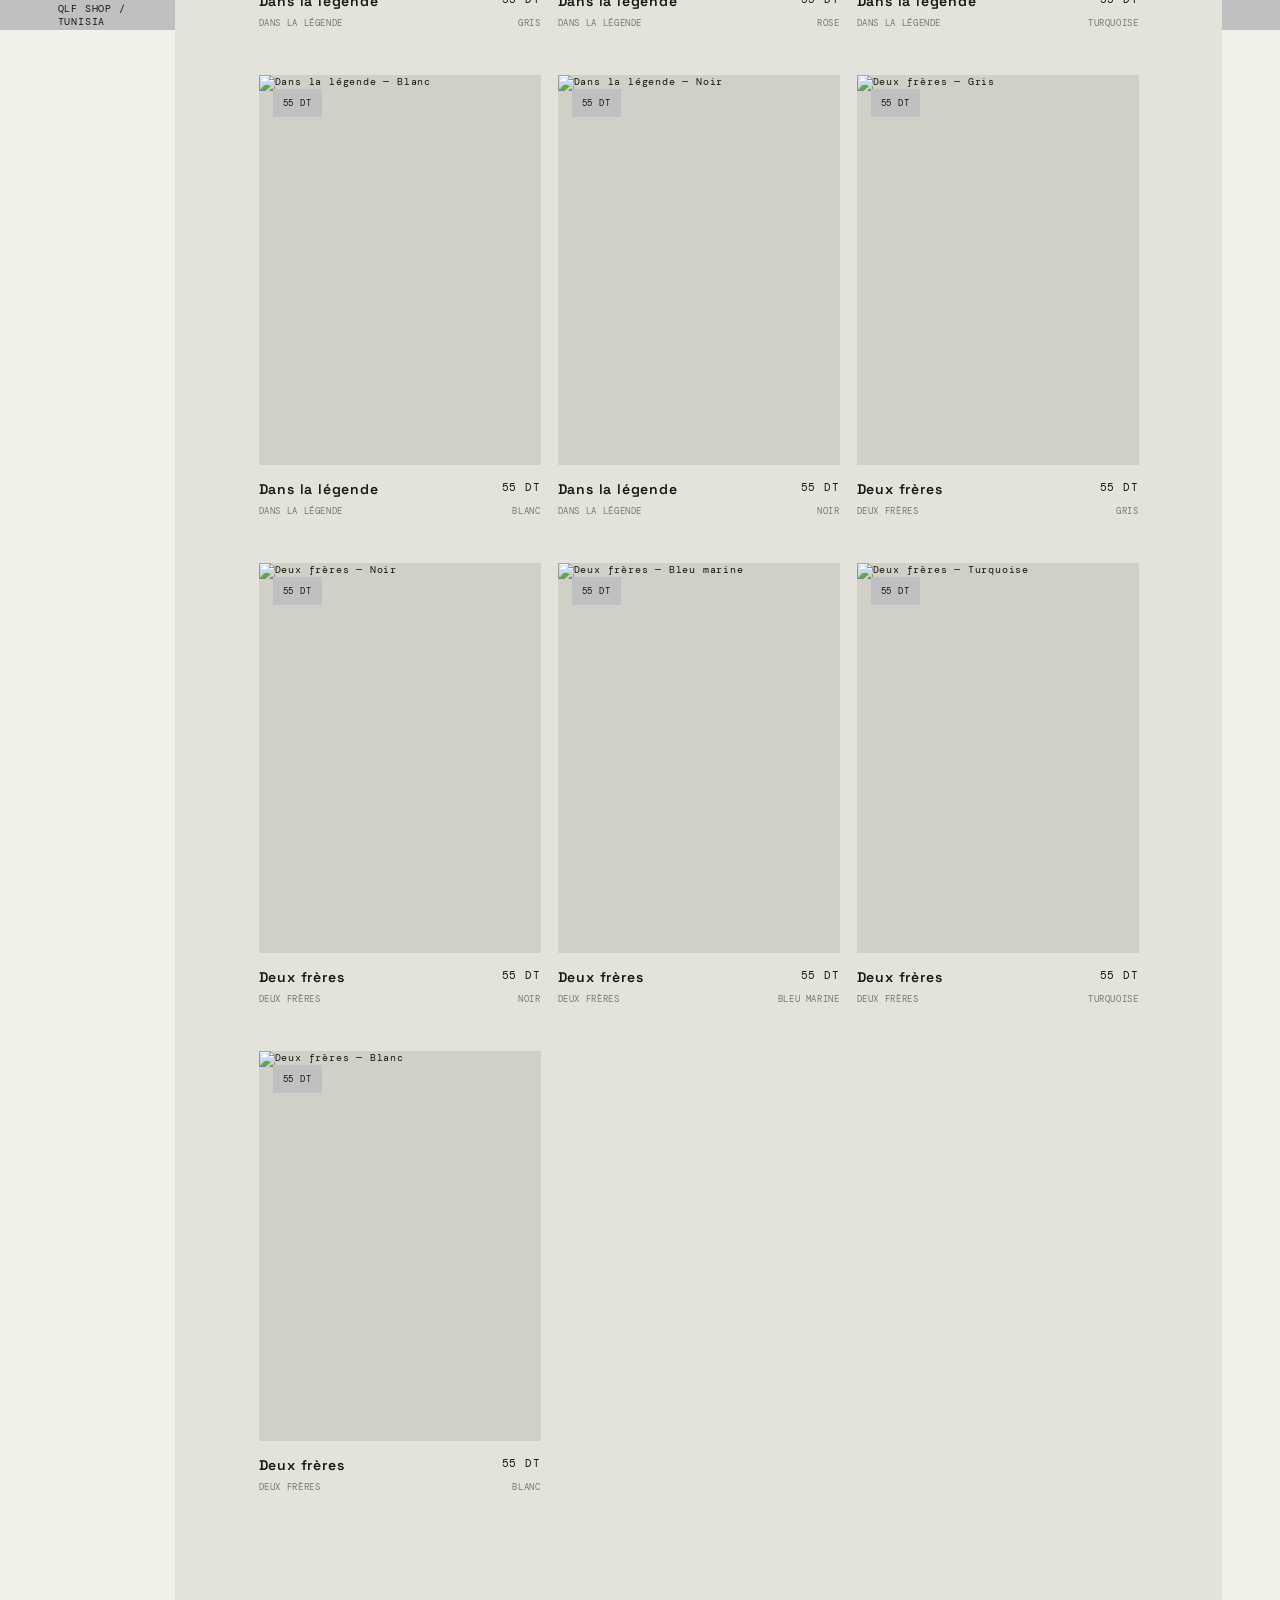
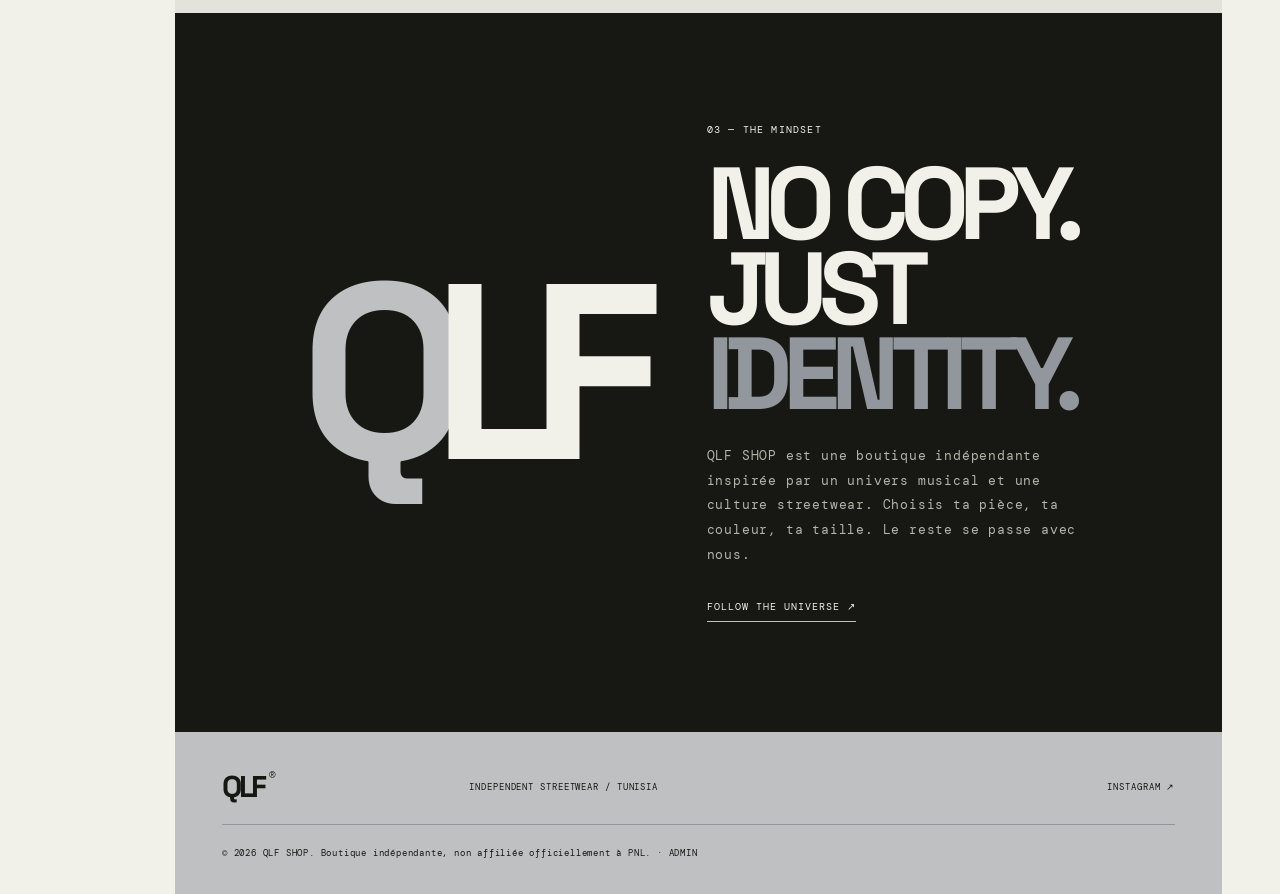
==== commit 5d926a56: "Fix HTML structure in the topline div" ====
--- a/index.html
+++ b/index.html
@@ -15,7 +15,7 @@
   <script src="script.js" defer></script>
 </head>
 <body>
-  <div class="topline"><span>QLF SHOP / TUNISIA</span><span>INDEPENDENT STREETWEAR — 2026</span><span>55 DT / TEE</span></div>
+  <div class="topline"><span>QLF SHOP / TUNISIA</span><span>INDEPENDENT STREETWEAR — 2026 div>
   <header class="site-header">
     <a class="wordmark" href="#top" aria-label="QLF Shop accueil">QLF<span>®</span></a>
     <nav aria-label="Navigation principale">
@@ -115,4 +115,4 @@
   </div>
   <div class="toast" id="toast" role="status"></div>
 </body>
-</html>+</html>
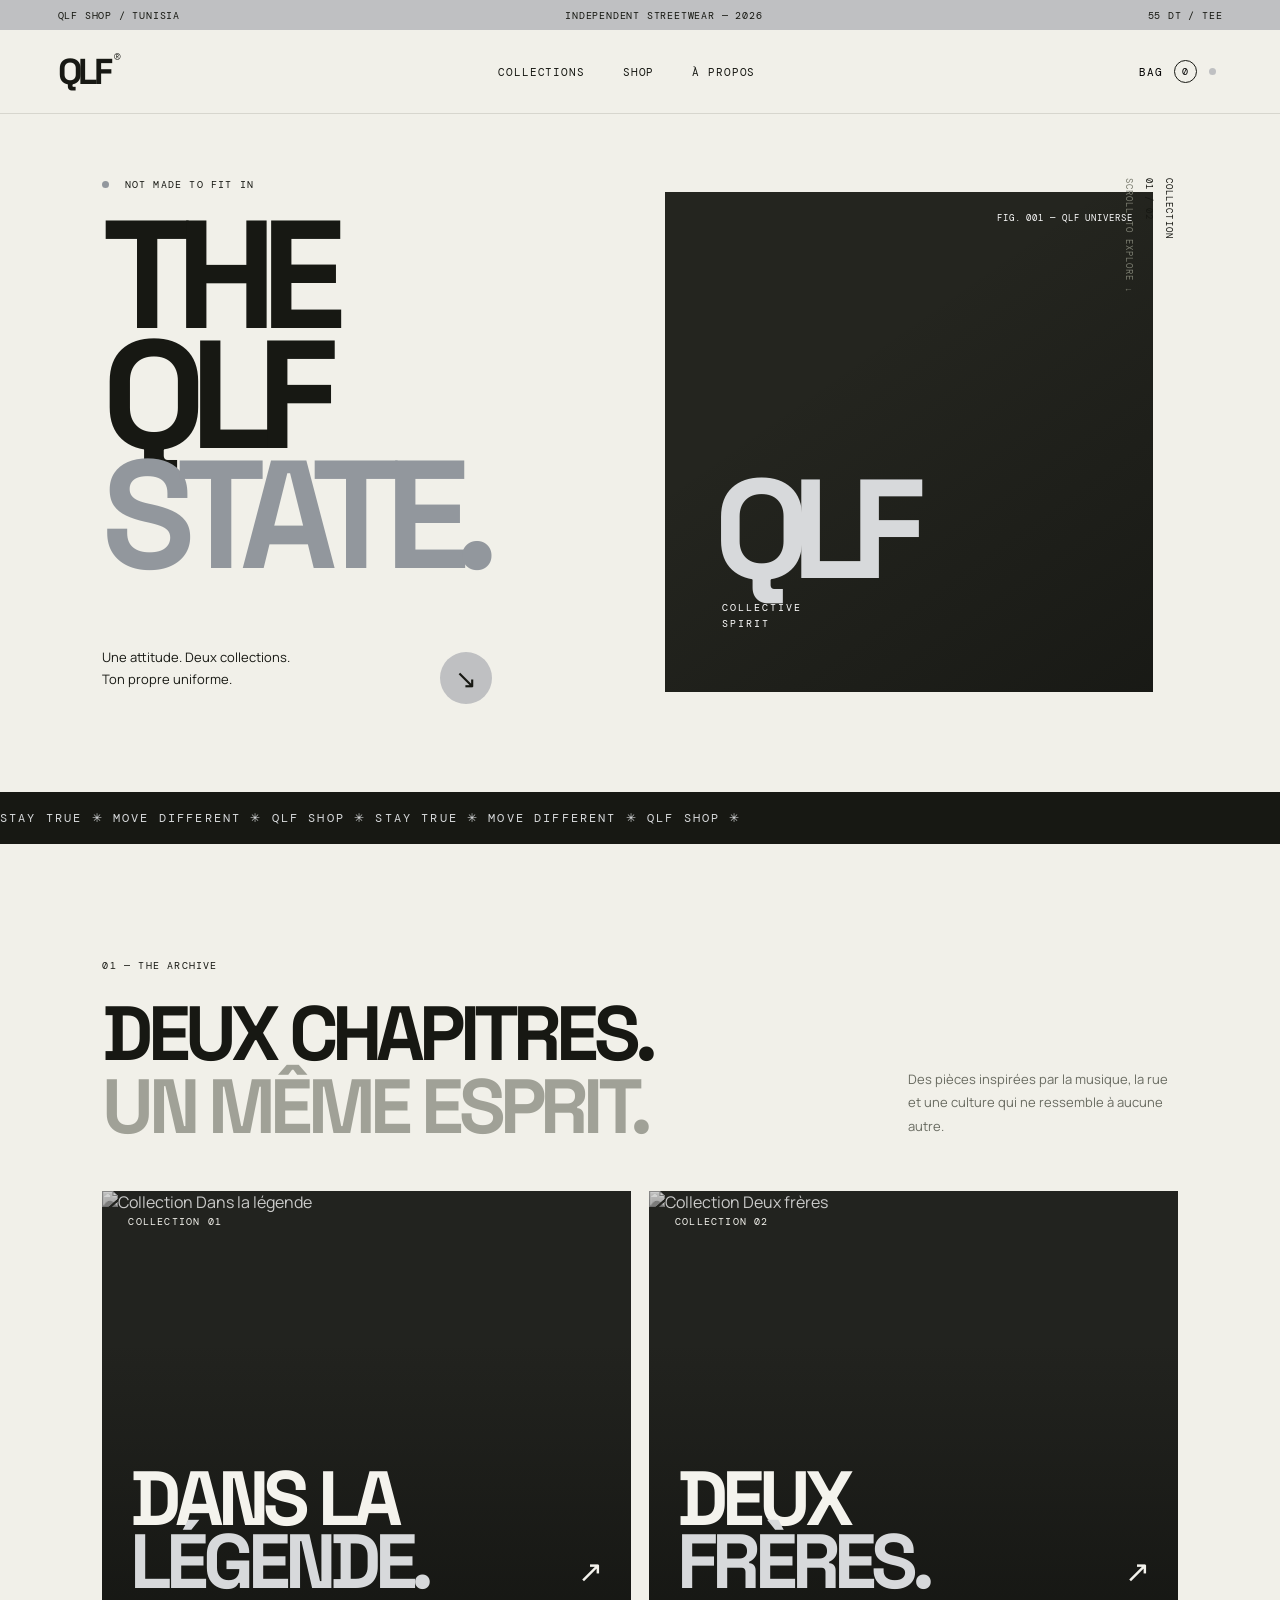
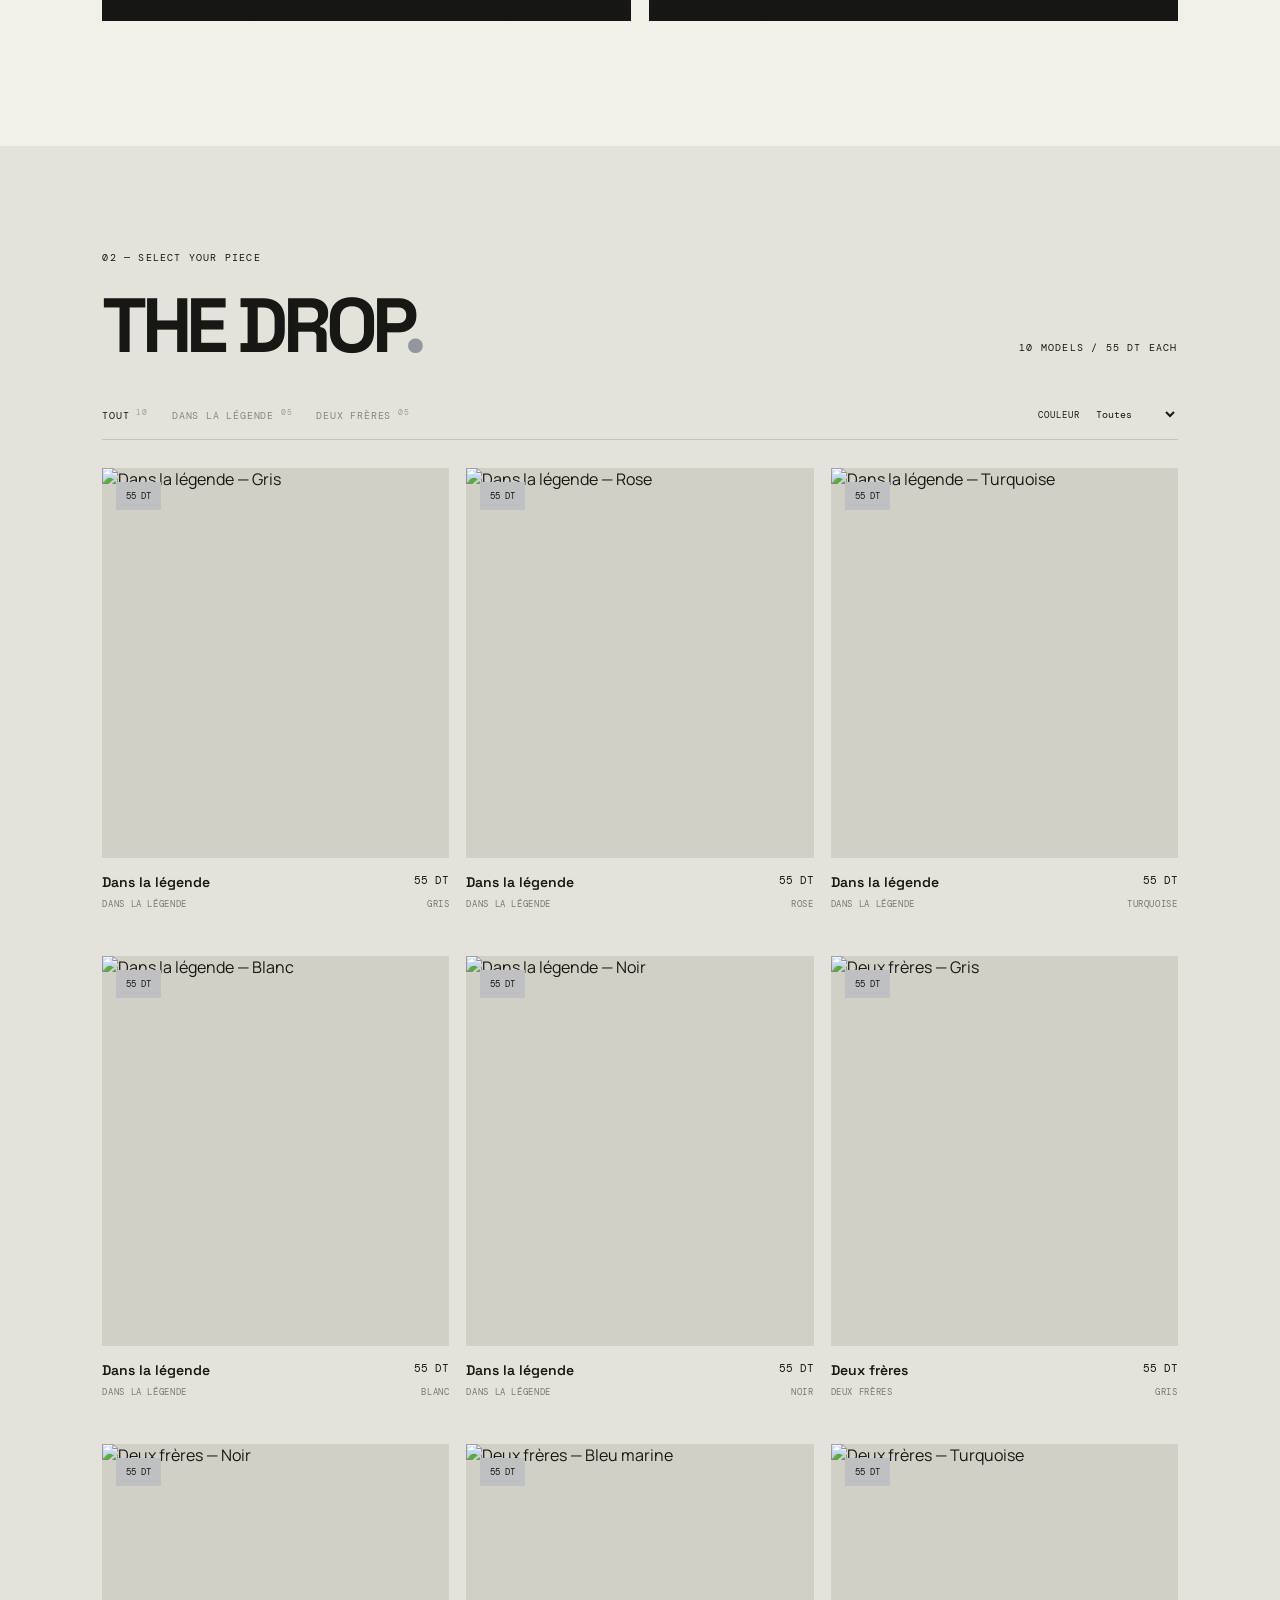
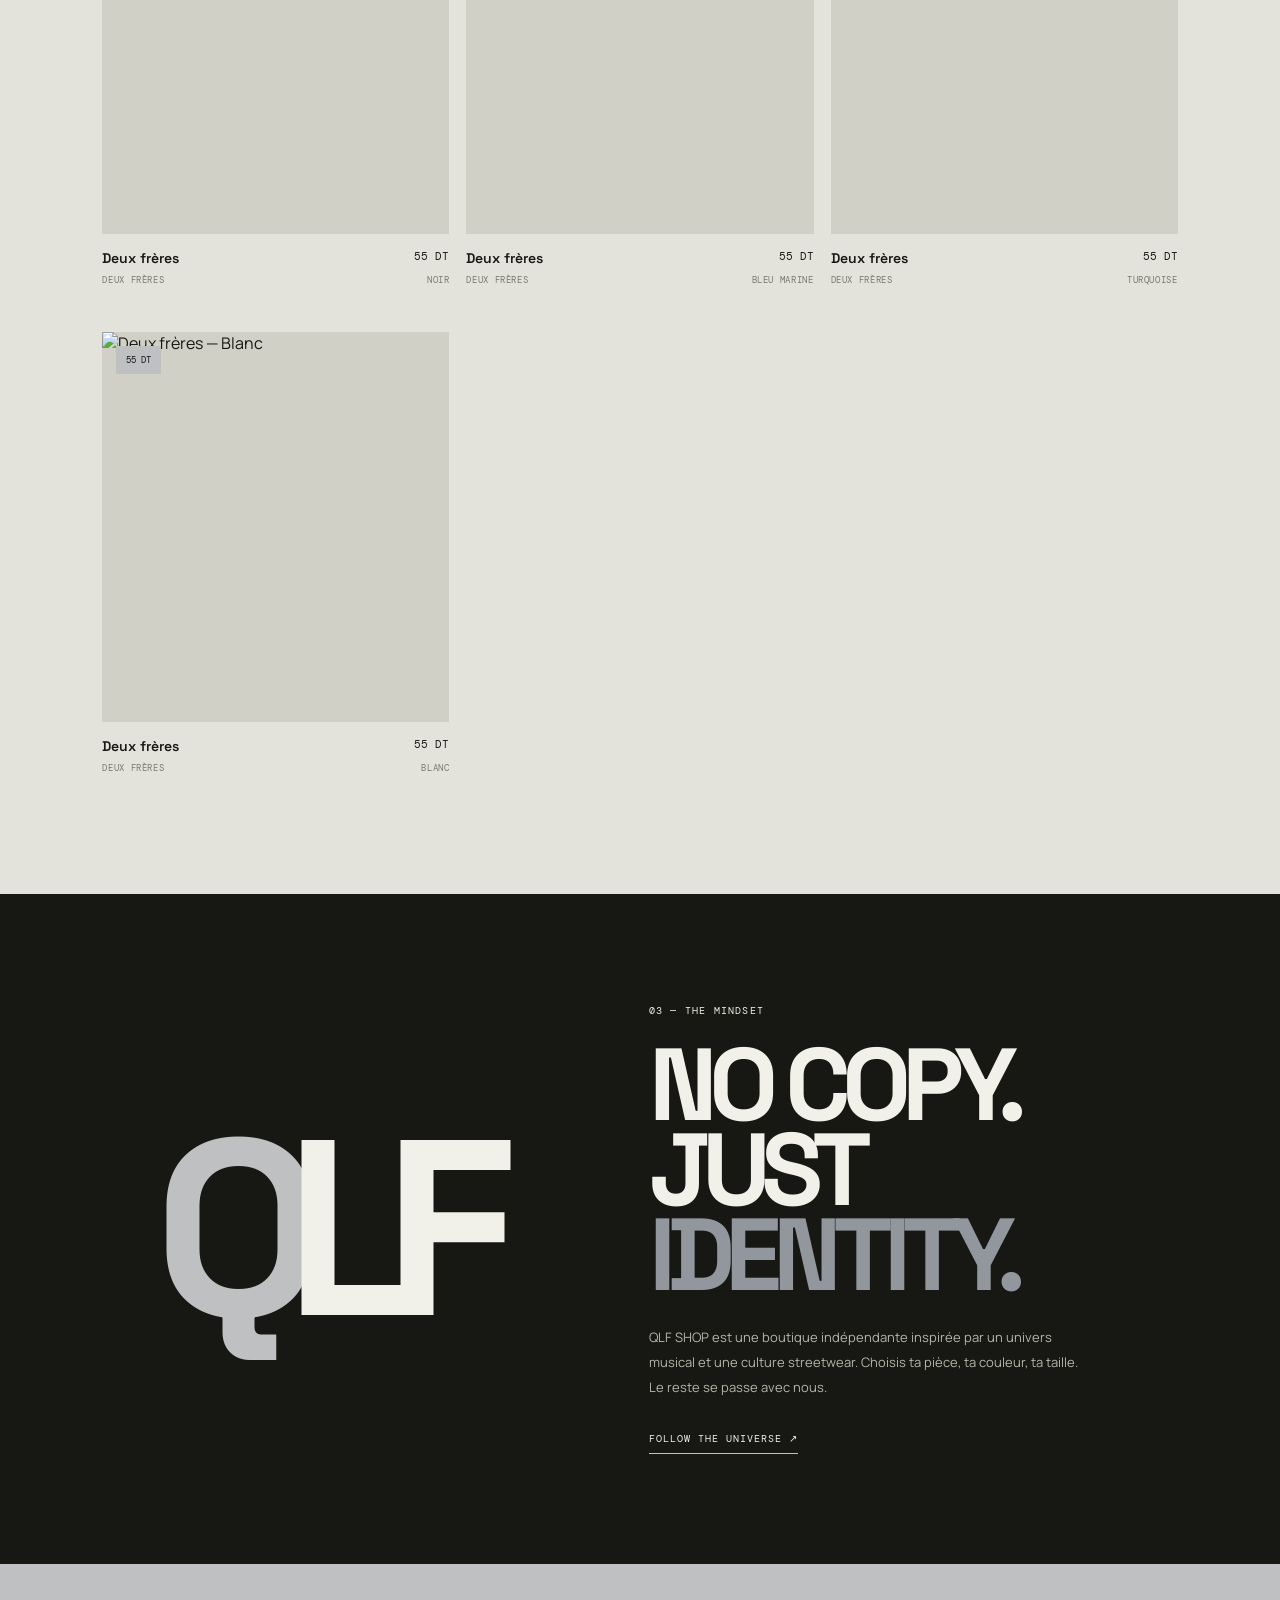
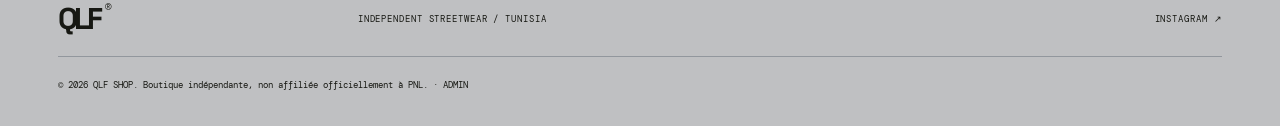
==== commit b7524770: "Add files via upload" ====
--- a/index.html
+++ b/index.html
@@ -15,7 +15,7 @@
   <script src="script.js" defer></script>
 </head>
 <body>
-  <div class="topline"><span>QLF SHOP / TUNISIA</span><span>INDEPENDENT STREETWEAR — 2026 div>
+  <div class="topline"><span>QLF SHOP / TUNISIA</span><span>INDEPENDENT STREETWEAR — 2026</span><span>55 DT / TEE</span></div>
   <header class="site-header">
     <a class="wordmark" href="#top" aria-label="QLF Shop accueil">QLF<span>®</span></a>
     <nav aria-label="Navigation principale">
@@ -115,4 +115,4 @@
   </div>
   <div class="toast" id="toast" role="status"></div>
 </body>
-</html>
+</html>
